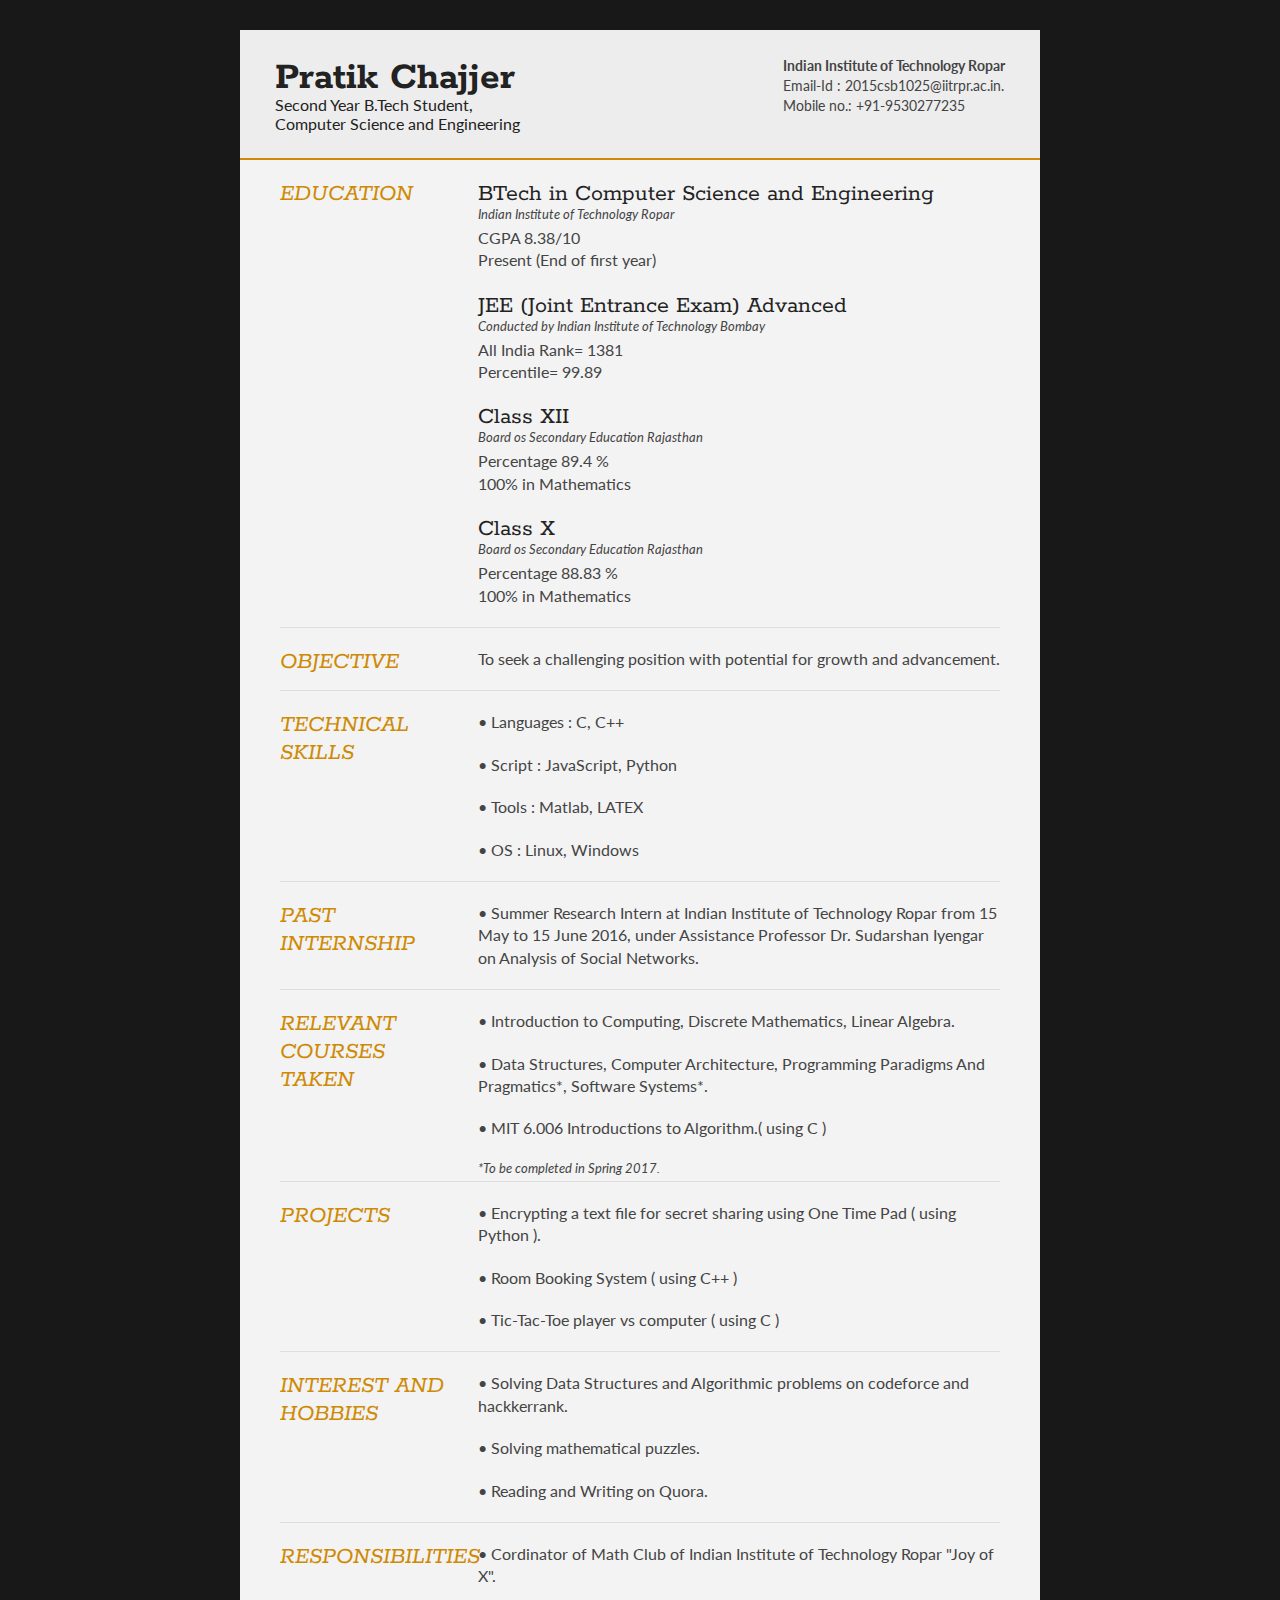
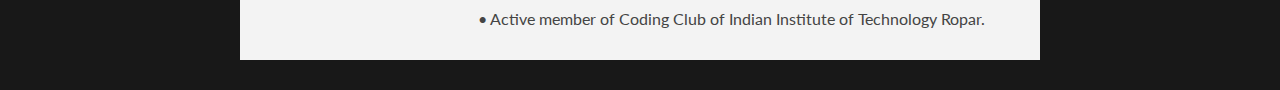
==== index.html @ 70d1d096 "Add files via upload" ====
<!DOCTYPE html>
<html>
<head>
<title>Pratik Chajjer - Curriculum Vitae</title>

<meta name="viewport" content="width=device-width"/>
<meta name="description" content="The Curriculum Vitae of Pratik Chajjer"/>
<meta charset="UTF-8"> 

<link type="text/css" rel="stylesheet" href="style.css">
<link href='http://fonts.googleapis.com/css?family=Rokkitt:400,700|Lato:400,300' rel='stylesheet' type='text/css'>

<!--[if lt IE 9]>
<script src="//html5shiv.googlecode.com/svn/trunk/html5.js"></script>
<![endif]-->
</head>
<body id="top">
<div id="cv" class="instaFade">
	<div class="mainDetails">
				
		<div id="name">
			<h1>Pratik Chajjer</h1>
			<h3>Second Year B.Tech Student,</h3>
			<h3>Computer Science and Engineering</h3>
		</div>
		
		<div id="contactDetails" >
			<ul>
				<li style="font-weight: bold;">Indian Institute of Technology Ropar</li>
				<li>Email-Id :<a href="mailto:2015csb1025@iitrpr.ac.in?Subject=Hello%20again" target="_top"> 2015csb1025@iitrpr.ac.in.</a></li>
				<li>Mobile no.: +91-9530277235</li>
			</ul>
		</div>
		<div class="clear"></div>
	</div>
	
	<div id="mainArea" class="quickFade delayFive">

	   <section>
			<div class="sectionTitle">
				<h1>EDUCATION</h1>
			</div>
			
			<div class="sectionContent">
				<article>
					<h2>BTech in Computer Science and Engineering</h2>
					<p class="subDetails">Indian Institute of Technology Ropar</p>
					<p>CGPA 8.38/10 <br>
					   Present (End of first year)</p>
				</article>
				
				<article>
					<h2>JEE (Joint Entrance Exam) Advanced</h2>
					<p class="subDetails">Conducted by Indian Institute of Technology Bombay</p>
					<p>All India Rank= 1381<br>
					   Percentile= 99.89 </p>
				</article>

				<article>
					<h2>Class XII</h2>
					<p class="subDetails">Board os Secondary Education Rajasthan</p>
					<p>Percentage 89.4 % <br>
					   100% in Mathematics</p>
				</article>

				<article>
					<h2>Class X</h2>
					<p class="subDetails">Board os Secondary Education Rajasthan</p>
					<p>Percentage 88.83 % <br>
					   100% in Mathematics</p>
				</article>
				
			</div>
			<div class="clear"></div>
		</section>


		<section>
			<article>
				<div class="sectionTitle">
					<h1>OBJECTIVE</h1>
				</div>
				
				<div class="sectionContent">
					<p>To seek a challenging position with potential for growth and advancement.</p>
				</div>
			</article>
			<div class="clear"></div>
		</section>

		<section>
			<div class="sectionTitle">
				<h1>TECHNICAL SKILLS</h1>
			</div>
			
			<div class="sectionContent">
				    <p>•	Languages : C, C++</p>
					<p>•	Script	: JavaScript, Python</p>
					<p>•	Tools	: Matlab, LATEX</p>
					<p>•	OS	: Linux, Windows</p>
			</div>
			<div class="clear"></div>
		</section>
		

		<section>
			<article>
				<div class="sectionTitle">
					<h1>PAST INTERNSHIP</h1>
				</div>
				
				<div class="sectionContent">
					<p>•	Summer Research Intern at Indian Institute of Technology Ropar from 15 May to 15 June 2016, under Assistance Professor Dr. Sudarshan Iyengar on Analysis of Social Networks.</p>
				</div>
			</article>
			<div class="clear"></div>
		</section>

		<section>
			<div class="sectionTitle">
				<h1>RELEVANT COURSES TAKEN</h1>
			</div>
			
		        <div class="sectionContent">
					<p>•	Introduction to Computing, Discrete Mathematics, Linear Algebra.</p>
					<p>•	Data Structures, Computer Architecture, Programming Paradigms And Pragmatics*, Software Systems*.</p>
					<p>•	MIT 6.006 Introductions to Algorithm.( using C )</p>
					<p class="subDetails">*To be completed in Spring 2017.</p>
				</div>
			<div class="clear"></div>
		</section>

		<section>
			<article>
				<div class="sectionTitle">
					<h1>PROJECTS</h1>
				</div>
				
				<div class="sectionContent">
					<p>•	Encrypting a text file for secret sharing using One Time Pad ( using Python ).</p>
					<p>•	Room Booking System ( using C++ )</p>
					<p>•	Tic-Tac-Toe player vs computer ( using C )</p>
				</div>
			</article>
			<div class="clear"></div>
		</section>

		<section>
			<article>
				<div class="sectionTitle">
					<h1>INTEREST AND HOBBIES</h1>
				</div>
				
				<div class="sectionContent">
					<p>•	Solving Data Structures and Algorithmic problems on codeforce and hackkerrank.</p>
					<p>•	Solving mathematical puzzles.</p>
					<p>•	Reading and Writing on Quora.</p>
				</div>
			</article>
			<div class="clear"></div>
		</section>
		

		<section>
			<article>
				<div class="sectionTitle">
					<h1>RESPONSIBILITIES</h1>
				</div>
				
				<div class="sectionContent">
					<p>• Cordinator of Math Club of Indian Institute of Technology Ropar "Joy of X".</p>
					<p>• Active member of Coding Club of Indian Institute of Technology Ropar.</p>
					
				</div>
			</article>
			<div class="clear"></div>
		</section>
		
		
		
		
		
		
	</div>
</div>
<script type="text/javascript">
var gaJsHost = (("https:" == document.location.protocol) ? "https://ssl." : "http://www.");
document.write(unescape("%3Cscript src='" + gaJsHost + "google-analytics.com/ga.js' type='text/javascript'%3E%3C/script%3E"));
</script>
<script type="text/javascript">
var pageTracker = _gat._getTracker("UA-3753241-1");
pageTracker._initData();
pageTracker._trackPageview();
</script>
</body>
</html>
---- style.css ----
html,body,div,span,object,iframe,h1,h2,h3,h4,h5,h6,p,blockquote,pre,abbr,address,cite,code,del,dfn,em,img,ins,kbd,q,samp,small,strong,sub,sup,var,b,i,dl,dt,dd,ol,ul,li,fieldset,form,label,legend,table,caption,tbody,tfoot,thead,tr,th,td,article,aside,canvas,details,figcaption,figure,footer,header,hgroup,menu,nav,section,summary,time,mark,audio,video {
border:0;
font:inherit;
font-size:100%;
margin:0;
padding:0;
vertical-align:baseline;
}

article,aside,details,figcaption,figure,footer,header,hgroup,menu,nav,section {
display:block;
}

html, body {background: #181818; font-family: 'Lato', helvetica, arial, sans-serif; font-size: 16px; color: #222;}

.clear {clear: both;}

p {
	font-size: 1em;
	line-height: 1.4em;
	margin-bottom: 20px;
	color: #444;
}

#cv {
	width: 90%;
	max-width: 800px;
	background: #f3f3f3;
	margin: 30px auto;
}

.mainDetails {
	padding: 25px 35px;
	border-bottom: 2px solid #cf8a05;
	background: #ededed;
}

#name h1 {
	font-size: 2.5em;
	font-weight: 700;
	font-family: 'Rokkitt', Helvetica, Arial, sans-serif;
	margin-bottom: -6px;
}

#name h2 {
	font-size: 2em;
	margin-left: 2px;
	font-family: 'Rokkitt', Helvetica, Arial, sans-serif;
}

#mainArea {
	padding: 0 40px;
}

#headshot {
	width: 12.5%;
	float: left;
	margin-right: 30px;
}

#headshot img {
	width: 100%;
	height: auto;
	-webkit-border-radius: 50px;
	border-radius: 50px;
}

#name {
	float: left;
}

#contactDetails {
	float: right;
}

#contactDetails ul {
	list-style-type: none;
	font-size: 0.9em;
	margin-top: 2px;
}

#contactDetails ul li {
	margin-bottom: 3px;
	color: #444;
}

#contactDetails ul li a, a[href^=tel] {
	color: #444; 
	text-decoration: none;
	-webkit-transition: all .3s ease-in;
	-moz-transition: all .3s ease-in;
	-o-transition: all .3s ease-in;
	-ms-transition: all .3s ease-in;
	transition: all .3s ease-in;
}

#contactDetails ul li a:hover { 
	color: #cf8a05;
}


section {
	border-top: 1px solid #dedede;
	padding: 20px 0 0;
}

section:first-child {
	border-top: 0;
}

section:last-child {
	padding: 20px 0 10px;
}

.sectionTitle {
	float: left;
	width: 25%;
}

.sectionContent {
	float: right;
	width: 72.5%;
}

.sectionTitle h1 {
	font-family: 'Rokkitt', Helvetica, Arial, sans-serif;
	font-style: italic;
	font-size: 1.5em;
	color: #cf8a05;
}

.sectionContent h2 {
	font-family: 'Rokkitt', Helvetica, Arial, sans-serif;
	font-size: 1.5em;
	margin-bottom: -2px;
}

.subDetails {
	font-size: 0.8em;
	font-style: italic;
	margin-bottom: 3px;
}

.keySkills {
	list-style-type: none;
	-moz-column-count:3;
	-webkit-column-count:3;
	column-count:3;
	margin-bottom: 20px;
	font-size: 1em;
	color: #444;
}

.keySkills ul li {
	margin-bottom: 3px;
}

@media all and (min-width: 602px) and (max-width: 800px) {
	#headshot {
		display: none;
	}
	
	.keySkills {
	-moz-column-count:2;
	-webkit-column-count:2;
	column-count:2;
	}
}

@media all and (max-width: 601px) {
	#cv {
		width: 95%;
		margin: 10px auto;
		min-width: 280px;
	}
	
	#headshot {
		display: none;
	}
	
	#name, #contactDetails {
		float: none;
		width: 100%;
		text-align: center;
	}
	
	.sectionTitle, .sectionContent {
		float: none;
		width: 100%;
	}
	
	.sectionTitle {
		margin-left: -2px;
		font-size: 1.25em;
	}
	
	.keySkills {
		-moz-column-count:2;
		-webkit-column-count:2;
		column-count:2;
	}
}

@media all and (max-width: 480px) {
	.mainDetails {
		padding: 15px 15px;
	}
	
	section {
		padding: 15px 0 0;
	}
	
	#mainArea {
		padding: 0 25px;
	}

	
	.keySkills {
	-moz-column-count:1;
	-webkit-column-count:1;
	column-count:1;
	}
	
	#name h1 {
		line-height: .8em;
		margin-bottom: 4px;
	}
}

@media print {
    #cv {
        width: 100%;
    }
}

@-webkit-keyframes reset {
	0% {
		opacity: 0;
	}
	100% {
		opacity: 0;
	}
}

@-webkit-keyframes fade-in {
	0% {
		opacity: 0;
	}
	40% {
		opacity: 0;
	}
	100% {
		opacity: 1;
	}
}

@-moz-keyframes reset {
	0% {
		opacity: 0;
	}
	100% {
		opacity: 0;
	}
}

@-moz-keyframes fade-in {
	0% {
		opacity: 0;
	}
	40% {
		opacity: 0;
	}
	100% {
		opacity: 1;
	}
}

@keyframes reset {
	0% {
		opacity: 0;
	}
	100% {
		opacity: 0;
	}
}

@keyframes fade-in {
	0% {
		opacity: 0;
	}
	40% {
		opacity: 0;
	}
	100% {
		opacity: 1;
	}
}

.instaFade {
    -webkit-animation-name: reset, fade-in;
    -webkit-animation-duration: 1.5s;
    -webkit-animation-timing-function: ease-in;
	
	-moz-animation-name: reset, fade-in;
    -moz-animation-duration: 1.5s;
    -moz-animation-timing-function: ease-in;
	
	animation-name: reset, fade-in;
    animation-duration: 1.5s;
    animation-timing-function: ease-in;
}

.quickFade {
    -webkit-animation-name: reset, fade-in;
    -webkit-animation-duration: 2.5s;
    -webkit-animation-timing-function: ease-in;
	
	-moz-animation-name: reset, fade-in;
    -moz-animation-duration: 2.5s;
    -moz-animation-timing-function: ease-in;
	
	animation-name: reset, fade-in;
    animation-duration: 2.5s;
    animation-timing-function: ease-in;
}
 
.delayOne {
	-webkit-animation-delay: 0, .5s;
	-moz-animation-delay: 0, .5s;
	animation-delay: 0, .5s;
}

.delayTwo {
	-webkit-animation-delay: 0, 1s;
	-moz-animation-delay: 0, 1s;
	animation-delay: 0, 1s;
}

.delayThree {
	-webkit-animation-delay: 0, 1.5s;
	-moz-animation-delay: 0, 1.5s;
	animation-delay: 0, 1.5s;
}

.delayFour {
	-webkit-animation-delay: 0, 2s;
	-moz-animation-delay: 0, 2s;
	animation-delay: 0, 2s;
}

.delayFive {
	-webkit-animation-delay: 0, 2.5s;
	-moz-animation-delay: 0, 2.5s;
	animation-delay: 0, 2.5s;
}
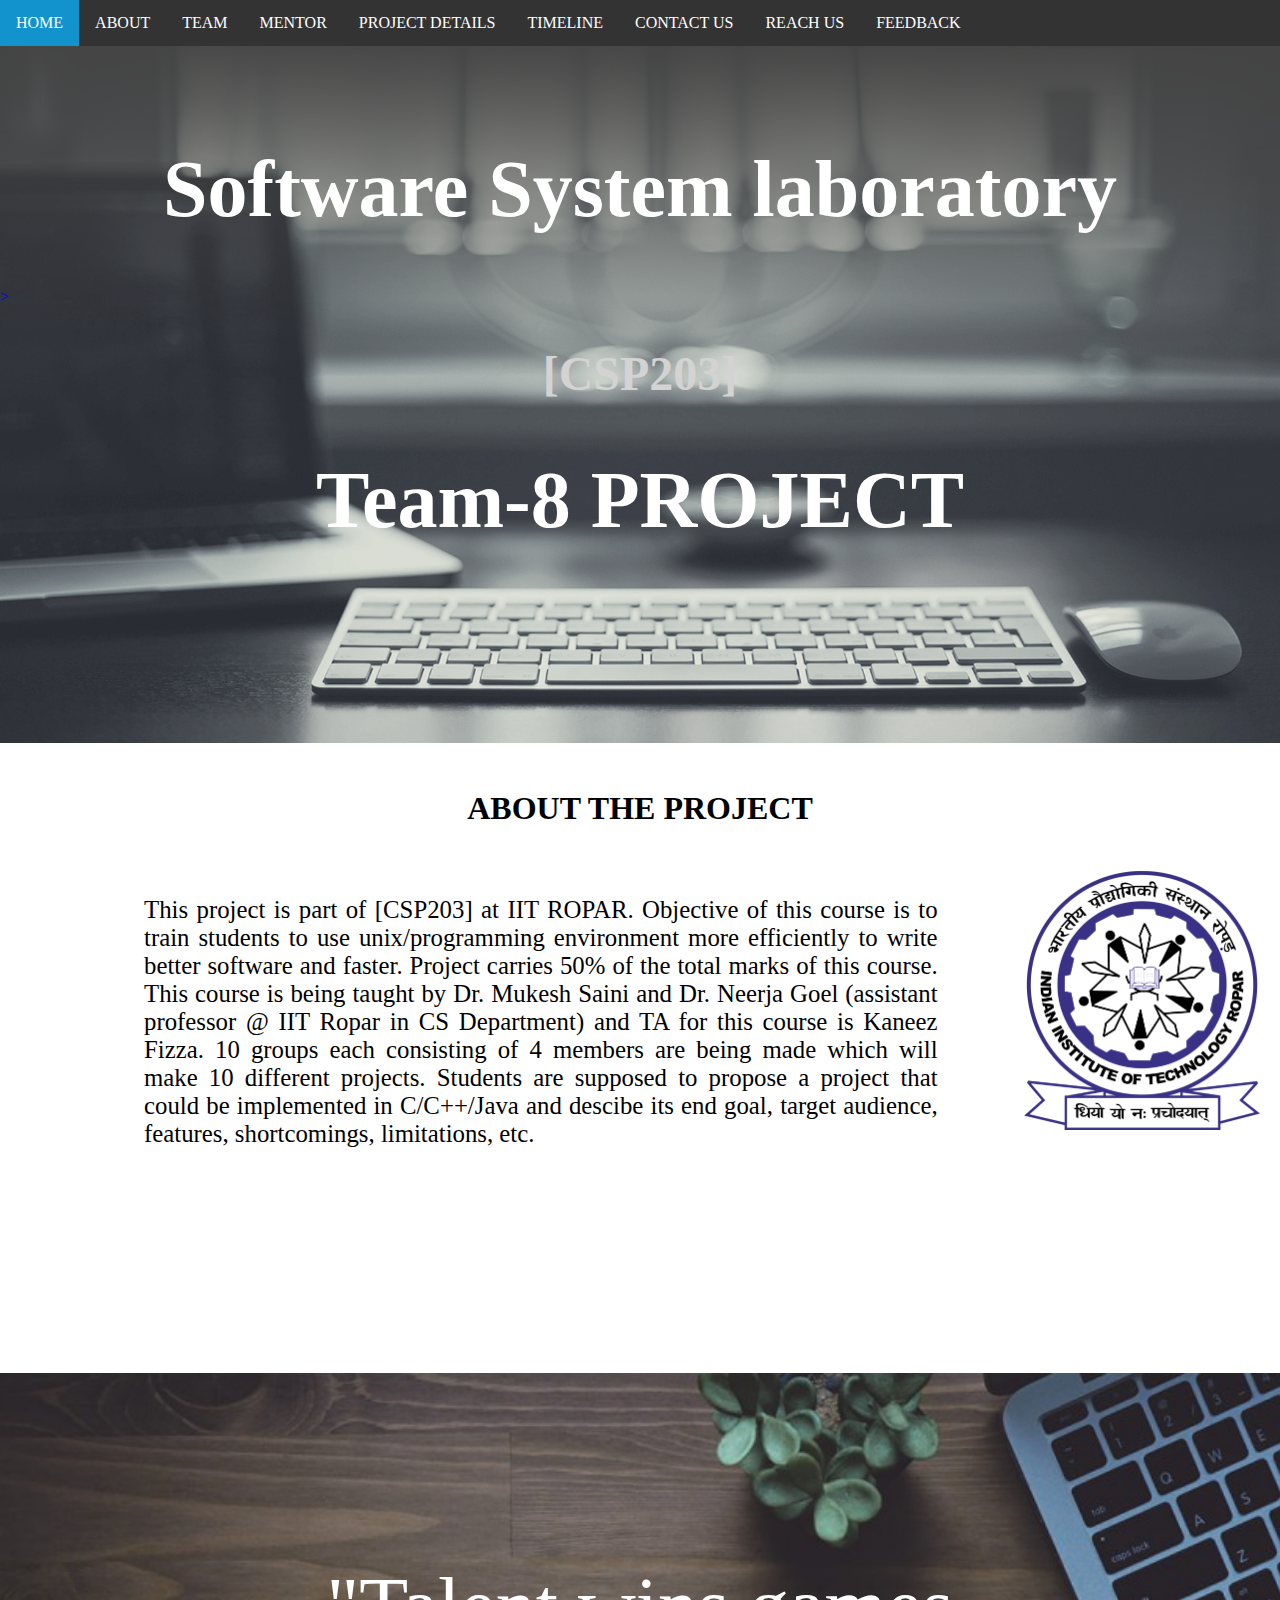
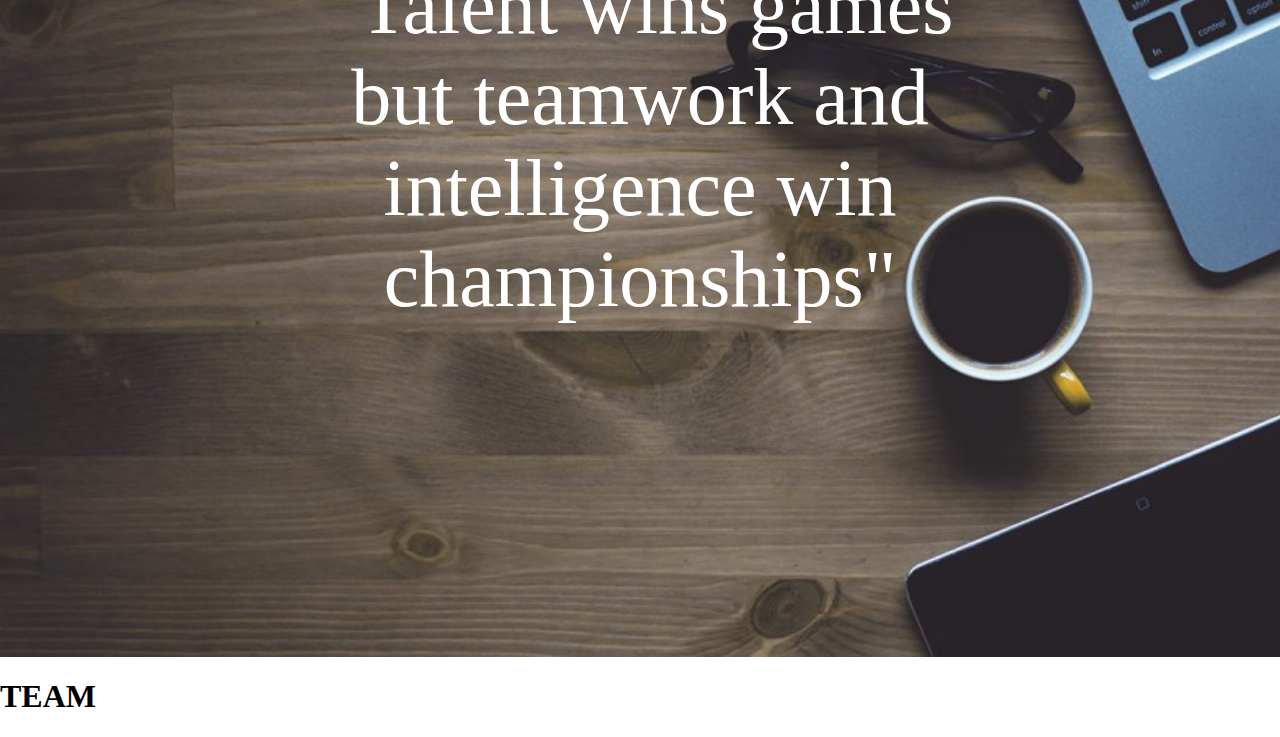
==== commit 7b351ef2: "Add files via upload" ====
--- a/index.html
+++ b/index.html
@@ -1,196 +1,153 @@
 <!DOCTYPE html>
 <html>
 <head>
-<title>Pratik Chajjer - Curriculum Vitae</title>
+<title> Website </title>
+<meta charset="UTF-8">
+<meta name="viewport" content="width=device-width, initial-scale=1">
+<style>
 
-<meta name="viewport" content="width=device-width"/>
-<meta name="description" content="The Curriculum Vitae of Pratik Chajjer"/>
-<meta charset="UTF-8"> 
+body{
+	margin:0px;
+}
 
-<link type="text/css" rel="stylesheet" href="style.css">
-<link href='http://fonts.googleapis.com/css?family=Rokkitt:400,700|Lato:400,300' rel='stylesheet' type='text/css'>
+.bgimg-1 {
+    background-position: top left;
+    background-size: cover;
+    background-image: url("3.jpg");
+    min-height: 100%;
+}
 
-<!--[if lt IE 9]>
-<script src="//html5shiv.googlecode.com/svn/trunk/html5.js"></script>
-<![endif]-->
+.bgimg-2 {
+    background-position: top left;
+    background-size: cover;
+    background-image: url("1.jpg");
+    min-height: 100%;
+}
+
+ul{
+	list-style-type: none;
+	margin: 0;
+	padding: 0;
+	overflow: hidden;
+	background-color: #333;
+	position: fixed;
+	width: 100%;
+}
+
+li{
+	float: left;
+}
+
+li a{
+	display: block;
+	color: white;
+	text-align: center;
+	padding: 14px 16px;
+	text-decoration: none;
+}
+
+li a:hover:not(.active){
+	background-color: #111;
+}
+
+.active{
+	background-color: #1293CE;
+}
+
+div.cities {
+    background-color: white;
+    color: black;
+    margin: 0px;
+    padding: 20px;
+    font: georgia;
+}
+
+div.teamer {
+    background-color: white;
+    color: black;
+    margin: 0px;
+    padding: 20px;
+    font: monospace;
+}
+
+</style>
 </head>
-<body id="top">
-<div id="cv" class="instaFade">
-	<div class="mainDetails">
-				
-		<div id="name">
-			<h1>Pratik Chajjer</h1>
-			<h3>Second Year B.Tech Student,</h3>
-			<h3>Computer Science and Engineering</h3>
-		</div>
-		
-		<div id="contactDetails" >
-			<ul>
-				<li style="font-weight: bold;">Indian Institute of Technology Ropar</li>
-				<li>Email-Id :<a href="mailto:2015csb1025@iitrpr.ac.in?Subject=Hello%20again" target="_top"> 2015csb1025@iitrpr.ac.in.</a></li>
-				<li>Mobile no.: +91-9530277235</li>
-			</ul>
-		</div>
-		<div class="clear"></div>
-	</div>
-	
-	<div id="mainArea" class="quickFade delayFive">
+<body>
 
-	   <section>
-			<div class="sectionTitle">
-				<h1>EDUCATION</h1>
-			</div>
-			
-			<div class="sectionContent">
-				<article>
-					<h2>BTech in Computer Science and Engineering</h2>
-					<p class="subDetails">Indian Institute of Technology Ropar</p>
-					<p>CGPA 8.38/10 <br>
-					   Present (End of first year)</p>
-				</article>
-				
-				<article>
-					<h2>JEE (Joint Entrance Exam) Advanced</h2>
-					<p class="subDetails">Conducted by Indian Institute of Technology Bombay</p>
-					<p>All India Rank= 1381<br>
-					   Percentile= 99.89 </p>
-				</article>
+<header class="bgimg-1" id="home">
+<ul>
+	<li><a class="active" href="#home">HOME</a></li>
+	<li><a href="#about">ABOUT</a></li>
+	<li><a href="#team">TEAM</a></li>
+	<li><a href="#home">MENTOR</a></li>
+	<li><a href="#home">PROJECT DETAILS</a></li>
+	<li><a href="#home">TIMELINE</a></li>
+	<li><a href="#home">CONTACT US</a></li>
+	<li><a href="#home">REACH US</a></li>
+	<li><a href="Feedback.html" style="text-decoration:none" target="_blank">FEEDBACK</a></li>
+</ul>
+<br>
+<br>
+<br>
+<br>
+<br>
+<h1 style="color:white;font-family:georgia;text-align: center;font-size:500%;">Software System laboratory</h1>
+<a href="http://10.1.0.78/mediawiki/index.php/CSP203_-_Software_Systems_Lab" style="text-decoration:none" target="_blank">><h2 style="color:lightgray;font-family:georgia;text-align: center;font-size:300%;">[CSP203]</h2></a>
+<h1 style="color:white;font-family:georgia;text-align: center;font-size:500%;">Team-8 PROJECT</h1>
+<br>
+<br>
+<br>
+<br>
+<br>
+<br>
+<br>
+<br>
+</header>
 
-				<article>
-					<h2>Class XII</h2>
-					<p class="subDetails">Board os Secondary Education Rajasthan</p>
-					<p>Percentage 89.4 % <br>
-					   100% in Mathematics</p>
-				</article>
+<div class="cities" id="about">
+<h2 style="text-align: center;font-size: 200%;">ABOUT THE PROJECT</h2>
+<br>
+<img src="7.jpg" alt="IIT ROPAR LOGO" style="float:right;width:236px;height:259px;">
+<p style="margin-left: 5em;margin-right: 13em; font-size: 155%;text-align: justify;">This project is part of [CSP203] at IIT ROPAR. Objective of this course is to train students to use unix/programming environment more efficiently to write better software and faster. Project carries 50% of the total marks of this course. This course is being taught by Dr. Mukesh Saini and Dr. Neerja Goel (assistant professor @ IIT Ropar in CS Department) and TA for this course is Kaneez Fizza. 10 groups each consisting of 4 members are being made which will make 10 different projects. Students are supposed to propose a project that could be implemented in C/C++/Java and descibe its end goal, target audience, features, shortcomings, limitations, etc.</p>
+<br>
+<br>
+<br>
+<br>
+<br>
+<br>
+<br>
+<br>
+<br>
+<br>
+</div>
 
-				<article>
-					<h2>Class X</h2>
-					<p class="subDetails">Board os Secondary Education Rajasthan</p>
-					<p>Percentage 88.83 % <br>
-					   100% in Mathematics</p>
-				</article>
-				
-			</div>
-			<div class="clear"></div>
-		</section>
+<div class="bgimg-2">
+<br>
+<br>
+<br>
+<br>
+<br>
+<br>
+<p style="text-align: center;font-size: 500%; color:white;">"Talent wins games<br> but teamwork and <br>intelligence win <br>championships"</p>
+<br>
+<br>
+<br>
+<br>
+<br>
+<br>
+<br>
+<br>
+<br>
+<br>
+<br>
+<br>
+<br>
+<br>
+
+</div>
+
+<h1>TEAM</h1>
 
 
-		<section>
-			<article>
-				<div class="sectionTitle">
-					<h1>OBJECTIVE</h1>
-				</div>
-				
-				<div class="sectionContent">
-					<p>To seek a challenging position with potential for growth and advancement.</p>
-				</div>
-			</article>
-			<div class="clear"></div>
-		</section>
-
-		<section>
-			<div class="sectionTitle">
-				<h1>TECHNICAL SKILLS</h1>
-			</div>
-			
-			<div class="sectionContent">
-				    <p>•	Languages : C, C++</p>
-					<p>•	Script	: JavaScript, Python</p>
-					<p>•	Tools	: Matlab, LATEX</p>
-					<p>•	OS	: Linux, Windows</p>
-			</div>
-			<div class="clear"></div>
-		</section>
-		
-
-		<section>
-			<article>
-				<div class="sectionTitle">
-					<h1>PAST INTERNSHIP</h1>
-				</div>
-				
-				<div class="sectionContent">
-					<p>•	Summer Research Intern at Indian Institute of Technology Ropar from 15 May to 15 June 2016, under Assistance Professor Dr. Sudarshan Iyengar on Analysis of Social Networks.</p>
-				</div>
-			</article>
-			<div class="clear"></div>
-		</section>
-
-		<section>
-			<div class="sectionTitle">
-				<h1>RELEVANT COURSES TAKEN</h1>
-			</div>
-			
-		        <div class="sectionContent">
-					<p>•	Introduction to Computing, Discrete Mathematics, Linear Algebra.</p>
-					<p>•	Data Structures, Computer Architecture, Programming Paradigms And Pragmatics*, Software Systems*.</p>
-					<p>•	MIT 6.006 Introductions to Algorithm.( using C )</p>
-					<p class="subDetails">*To be completed in Spring 2017.</p>
-				</div>
-			<div class="clear"></div>
-		</section>
-
-		<section>
-			<article>
-				<div class="sectionTitle">
-					<h1>PROJECTS</h1>
-				</div>
-				
-				<div class="sectionContent">
-					<p>•	Encrypting a text file for secret sharing using One Time Pad ( using Python ).</p>
-					<p>•	Room Booking System ( using C++ )</p>
-					<p>•	Tic-Tac-Toe player vs computer ( using C )</p>
-				</div>
-			</article>
-			<div class="clear"></div>
-		</section>
-
-		<section>
-			<article>
-				<div class="sectionTitle">
-					<h1>INTEREST AND HOBBIES</h1>
-				</div>
-				
-				<div class="sectionContent">
-					<p>•	Solving Data Structures and Algorithmic problems on codeforce and hackkerrank.</p>
-					<p>•	Solving mathematical puzzles.</p>
-					<p>•	Reading and Writing on Quora.</p>
-				</div>
-			</article>
-			<div class="clear"></div>
-		</section>
-		
-
-		<section>
-			<article>
-				<div class="sectionTitle">
-					<h1>RESPONSIBILITIES</h1>
-				</div>
-				
-				<div class="sectionContent">
-					<p>• Cordinator of Math Club of Indian Institute of Technology Ropar "Joy of X".</p>
-					<p>• Active member of Coding Club of Indian Institute of Technology Ropar.</p>
-					
-				</div>
-			</article>
-			<div class="clear"></div>
-		</section>
-		
-		
-		
-		
-		
-		
-	</div>
-</div>
-<script type="text/javascript">
-var gaJsHost = (("https:" == document.location.protocol) ? "https://ssl." : "http://www.");
-document.write(unescape("%3Cscript src='" + gaJsHost + "google-analytics.com/ga.js' type='text/javascript'%3E%3C/script%3E"));
-</script>
-<script type="text/javascript">
-var pageTracker = _gat._getTracker("UA-3753241-1");
-pageTracker._initData();
-pageTracker._trackPageview();
-</script>
 </body>
 </html>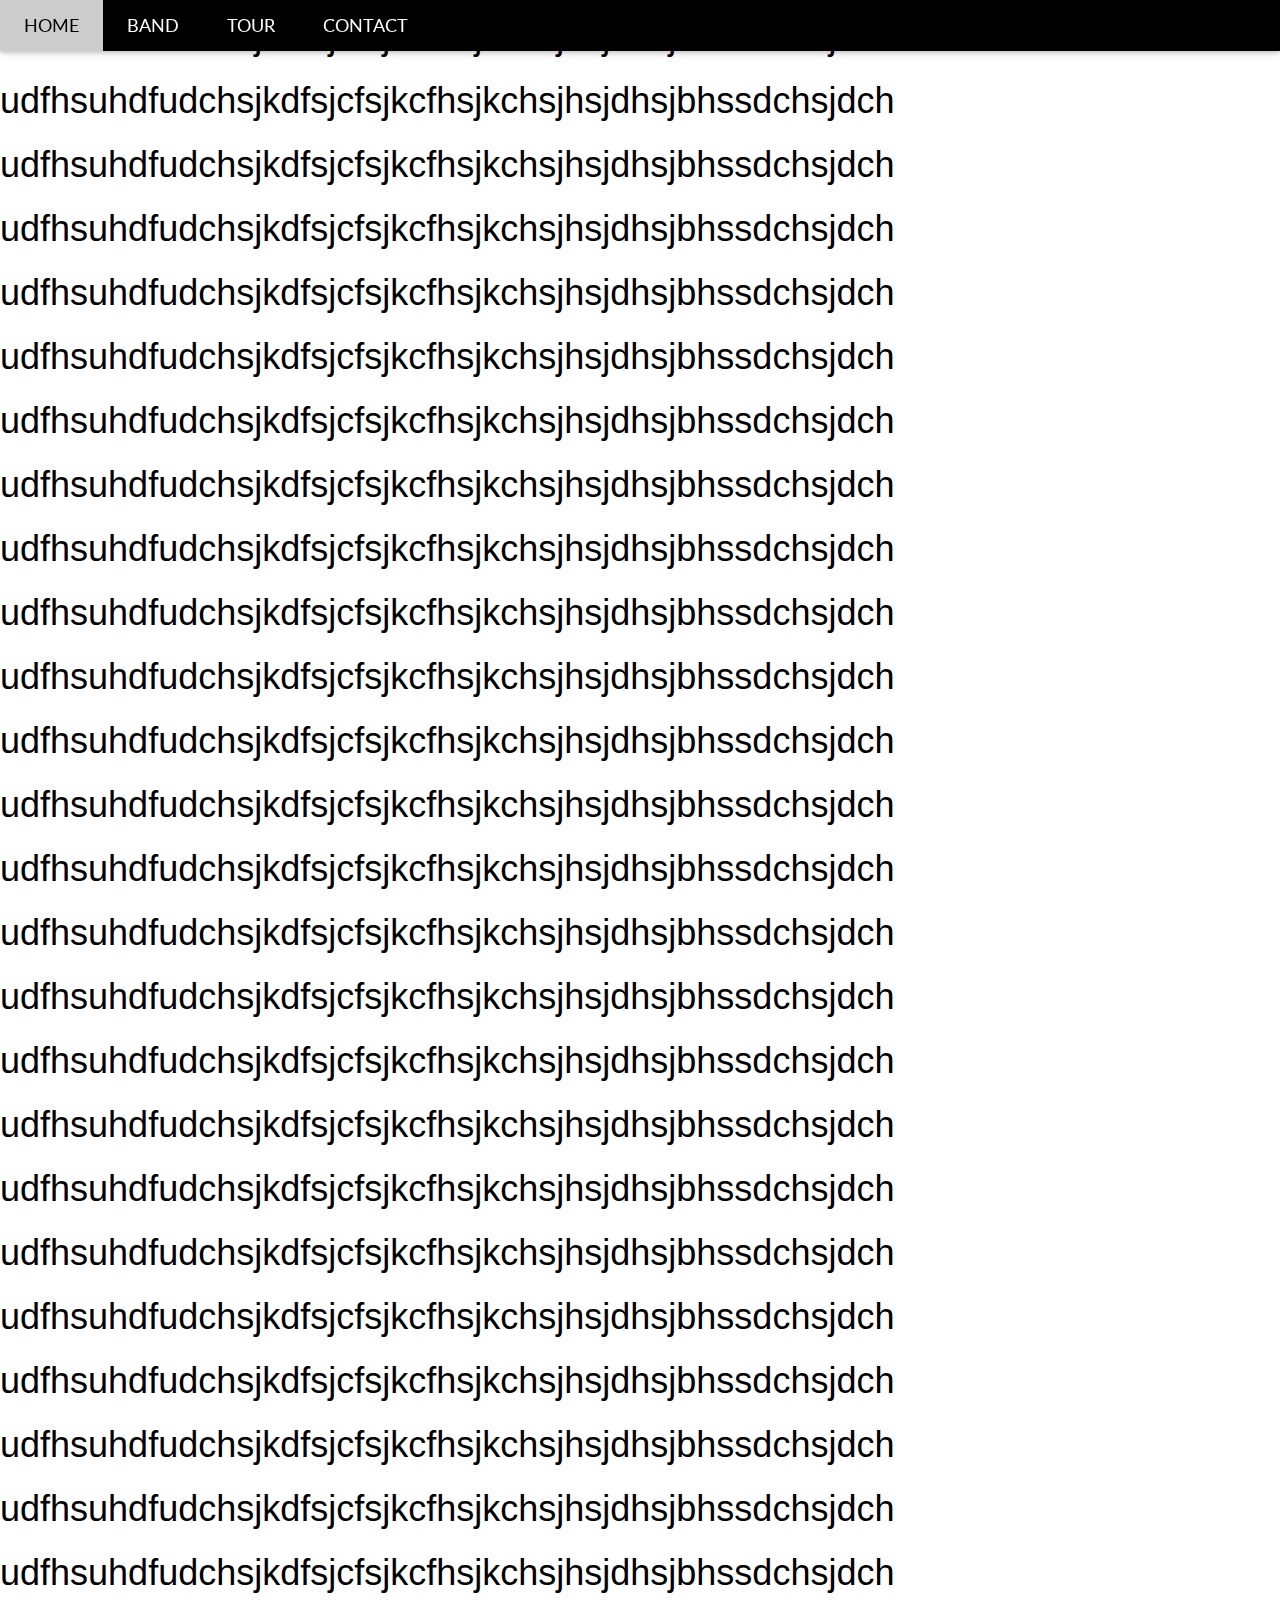
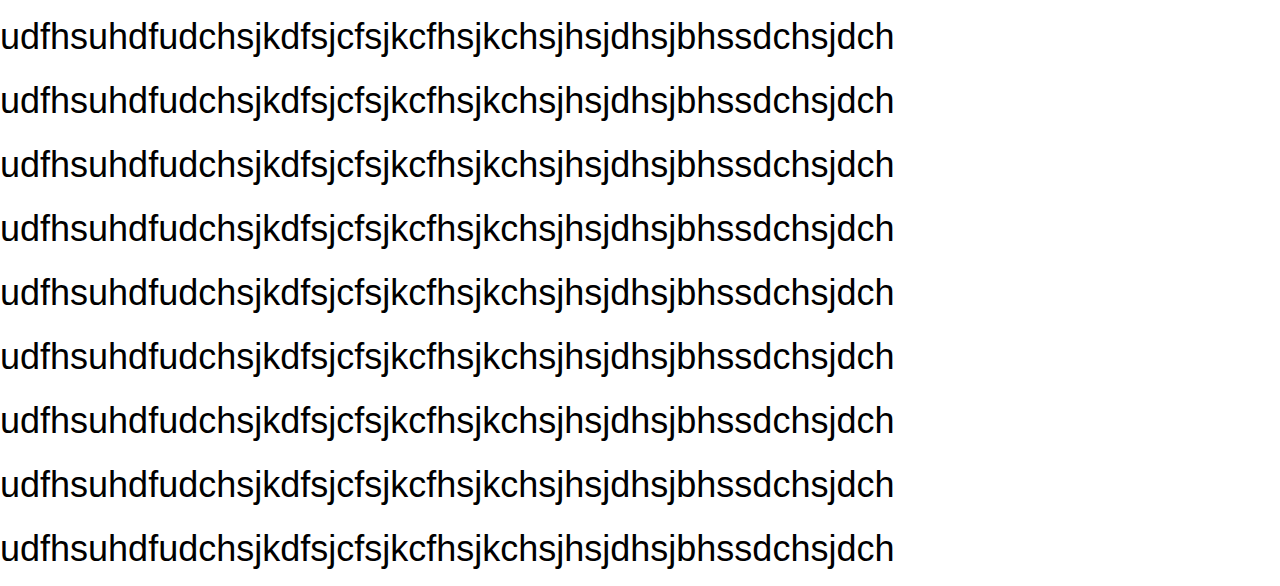
==== commit eb8c2913: "Add files via upload" ====
--- a/index.html
+++ b/index.html
@@ -1,153 +1,74 @@
-<!DOCTYPE html>
-<html>
-<head>
-<title> Website </title>
-<meta charset="UTF-8">
-<meta name="viewport" content="width=device-width, initial-scale=1">
-<style>
-
-body{
-	margin:0px;
-}
-
-.bgimg-1 {
-    background-position: top left;
-    background-size: cover;
-    background-image: url("3.jpg");
-    min-height: 100%;
-}
-
-.bgimg-2 {
-    background-position: top left;
-    background-size: cover;
-    background-image: url("1.jpg");
-    min-height: 100%;
-}
-
-ul{
-	list-style-type: none;
-	margin: 0;
-	padding: 0;
-	overflow: hidden;
-	background-color: #333;
-	position: fixed;
-	width: 100%;
-}
-
-li{
-	float: left;
-}
-
-li a{
-	display: block;
-	color: white;
-	text-align: center;
-	padding: 14px 16px;
-	text-decoration: none;
-}
-
-li a:hover:not(.active){
-	background-color: #111;
-}
-
-.active{
-	background-color: #1293CE;
-}
-
-div.cities {
-    background-color: white;
-    color: black;
-    margin: 0px;
-    padding: 20px;
-    font: georgia;
-}
-
-div.teamer {
-    background-color: white;
-    color: black;
-    margin: 0px;
-    padding: 20px;
-    font: monospace;
-}
-
-</style>
-</head>
-<body>
-
-<header class="bgimg-1" id="home">
-<ul>
-	<li><a class="active" href="#home">HOME</a></li>
-	<li><a href="#about">ABOUT</a></li>
-	<li><a href="#team">TEAM</a></li>
-	<li><a href="#home">MENTOR</a></li>
-	<li><a href="#home">PROJECT DETAILS</a></li>
-	<li><a href="#home">TIMELINE</a></li>
-	<li><a href="#home">CONTACT US</a></li>
-	<li><a href="#home">REACH US</a></li>
-	<li><a href="Feedback.html" style="text-decoration:none" target="_blank">FEEDBACK</a></li>
-</ul>
-<br>
-<br>
-<br>
-<br>
-<br>
-<h1 style="color:white;font-family:georgia;text-align: center;font-size:500%;">Software System laboratory</h1>
-<a href="http://10.1.0.78/mediawiki/index.php/CSP203_-_Software_Systems_Lab" style="text-decoration:none" target="_blank">><h2 style="color:lightgray;font-family:georgia;text-align: center;font-size:300%;">[CSP203]</h2></a>
-<h1 style="color:white;font-family:georgia;text-align: center;font-size:500%;">Team-8 PROJECT</h1>
-<br>
-<br>
-<br>
-<br>
-<br>
-<br>
-<br>
-<br>
-</header>
-
-<div class="cities" id="about">
-<h2 style="text-align: center;font-size: 200%;">ABOUT THE PROJECT</h2>
-<br>
-<img src="7.jpg" alt="IIT ROPAR LOGO" style="float:right;width:236px;height:259px;">
-<p style="margin-left: 5em;margin-right: 13em; font-size: 155%;text-align: justify;">This project is part of [CSP203] at IIT ROPAR. Objective of this course is to train students to use unix/programming environment more efficiently to write better software and faster. Project carries 50% of the total marks of this course. This course is being taught by Dr. Mukesh Saini and Dr. Neerja Goel (assistant professor @ IIT Ropar in CS Department) and TA for this course is Kaneez Fizza. 10 groups each consisting of 4 members are being made which will make 10 different projects. Students are supposed to propose a project that could be implemented in C/C++/Java and descibe its end goal, target audience, features, shortcomings, limitations, etc.</p>
-<br>
-<br>
-<br>
-<br>
-<br>
-<br>
-<br>
-<br>
-<br>
-<br>
-</div>
-
-<div class="bgimg-2">
-<br>
-<br>
-<br>
-<br>
-<br>
-<br>
-<p style="text-align: center;font-size: 500%; color:white;">"Talent wins games<br> but teamwork and <br>intelligence win <br>championships"</p>
-<br>
-<br>
-<br>
-<br>
-<br>
-<br>
-<br>
-<br>
-<br>
-<br>
-<br>
-<br>
-<br>
-<br>
-
-</div>
-
-<h1>TEAM</h1>
-
-
-</body>
-</html>+<!DOCTYPE html>
+<html>
+<title>CSP[203]</title>
+<meta charset="UTF-8">
+<meta name="viewport" content="width=device-width, initial-scale=1">
+<link rel="stylesheet" href="style.css">
+<link rel="stylesheet" href="https://fonts.googleapis.com/css?family=Lato">
+<link rel="stylesheet" href="https://cdnjs.cloudflare.com/ajax/libs/font-awesome/4.7.0/css/font-awesome.min.css">
+<style>
+body {font-family: "Lato", sans-serif}
+</style>
+<body>
+
+<!-- Navbar -->
+<div class="w3-top">
+<ul class="w3-navbar w3-black w3-card-2 w3-left-align">
+  <li class="w3-large"><a href="#" class="w3-padding-large">HOME</a></li>
+  <li class="w3-large"><a href="#band" class="w3-padding-large">BAND</a></li>
+  <li class="w3-large"><a href="#tour" class="w3-padding-large">TOUR</a></li>
+  <li class="w3-large"><a href="#contact" class="w3-padding-large">CONTACT</a></li>
+</ul>
+</div>
+
+<!-- Navbar on small screens -->
+<div id="navDemo" class="w3-hide w3-hide-large w3-hide-medium w3-top" style="margin-top:46px">
+  <ul class="w3-navbar w3-left-align w3-black">
+	<li><a class="w3-padding-large" href="#">HOME</a></li>
+    <li><a class="w3-padding-large" href="#band">BAND</a></li>
+    <li><a class="w3-padding-large" href="#tour">TOUR</a></li>
+    <li><a class="w3-padding-large" href="#contact">CONTACT</a></li>
+    <li><a class="w3-padding-large" href="#">MERCH</a></li>
+  </ul>
+</div>
+
+<h1>udfhsuhdfudchsjkdfsjcfsjkcfhsjkchsjhsjdhsjbhssdchsjdch</h1>
+<h1>udfhsuhdfudchsjkdfsjcfsjkcfhsjkchsjhsjdhsjbhssdchsjdch</h1>
+<h1>udfhsuhdfudchsjkdfsjcfsjkcfhsjkchsjhsjdhsjbhssdchsjdch</h1>
+<h1>udfhsuhdfudchsjkdfsjcfsjkcfhsjkchsjhsjdhsjbhssdchsjdch</h1>
+<h1>udfhsuhdfudchsjkdfsjcfsjkcfhsjkchsjhsjdhsjbhssdchsjdch</h1>
+<h1>udfhsuhdfudchsjkdfsjcfsjkcfhsjkchsjhsjdhsjbhssdchsjdch</h1>
+<h1>udfhsuhdfudchsjkdfsjcfsjkcfhsjkchsjhsjdhsjbhssdchsjdch</h1>
+<h1>udfhsuhdfudchsjkdfsjcfsjkcfhsjkchsjhsjdhsjbhssdchsjdch</h1>
+<h1>udfhsuhdfudchsjkdfsjcfsjkcfhsjkchsjhsjdhsjbhssdchsjdch</h1>
+<h1>udfhsuhdfudchsjkdfsjcfsjkcfhsjkchsjhsjdhsjbhssdchsjdch</h1>
+<h1>udfhsuhdfudchsjkdfsjcfsjkcfhsjkchsjhsjdhsjbhssdchsjdch</h1>
+<h1>udfhsuhdfudchsjkdfsjcfsjkcfhsjkchsjhsjdhsjbhssdchsjdch</h1>
+<h1>udfhsuhdfudchsjkdfsjcfsjkcfhsjkchsjhsjdhsjbhssdchsjdch</h1>
+<h1>udfhsuhdfudchsjkdfsjcfsjkcfhsjkchsjhsjdhsjbhssdchsjdch</h1>
+<h1>udfhsuhdfudchsjkdfsjcfsjkcfhsjkchsjhsjdhsjbhssdchsjdch</h1>
+<h1>udfhsuhdfudchsjkdfsjcfsjkcfhsjkchsjhsjdhsjbhssdchsjdch</h1>
+<h1>udfhsuhdfudchsjkdfsjcfsjkcfhsjkchsjhsjdhsjbhssdchsjdch</h1>
+<h1>udfhsuhdfudchsjkdfsjcfsjkcfhsjkchsjhsjdhsjbhssdchsjdch</h1>
+<h1>udfhsuhdfudchsjkdfsjcfsjkcfhsjkchsjhsjdhsjbhssdchsjdch</h1>
+<h1>udfhsuhdfudchsjkdfsjcfsjkcfhsjkchsjhsjdhsjbhssdchsjdch</h1>
+<h1>udfhsuhdfudchsjkdfsjcfsjkcfhsjkchsjhsjdhsjbhssdchsjdch</h1>
+<h1>udfhsuhdfudchsjkdfsjcfsjkcfhsjkchsjhsjdhsjbhssdchsjdch</h1>
+<h1>udfhsuhdfudchsjkdfsjcfsjkcfhsjkchsjhsjdhsjbhssdchsjdch</h1>
+<h1>udfhsuhdfudchsjkdfsjcfsjkcfhsjkchsjhsjdhsjbhssdchsjdch</h1>
+<h1>udfhsuhdfudchsjkdfsjcfsjkcfhsjkchsjhsjdhsjbhssdchsjdch</h1>
+<h1>udfhsuhdfudchsjkdfsjcfsjkcfhsjkchsjhsjdhsjbhssdchsjdch</h1>
+<h1>udfhsuhdfudchsjkdfsjcfsjkcfhsjkchsjhsjdhsjbhssdchsjdch</h1>
+<h1>udfhsuhdfudchsjkdfsjcfsjkcfhsjkchsjhsjdhsjbhssdchsjdch</h1>
+<h1>udfhsuhdfudchsjkdfsjcfsjkcfhsjkchsjhsjdhsjbhssdchsjdch</h1>
+<h1>udfhsuhdfudchsjkdfsjcfsjkcfhsjkchsjhsjdhsjbhssdchsjdch</h1>
+<h1>udfhsuhdfudchsjkdfsjcfsjkcfhsjkchsjhsjdhsjbhssdchsjdch</h1>
+<h1>udfhsuhdfudchsjkdfsjcfsjkcfhsjkchsjhsjdhsjbhssdchsjdch</h1>
+<h1>udfhsuhdfudchsjkdfsjcfsjkcfhsjkchsjhsjdhsjbhssdchsjdch</h1>
+<h1>udfhsuhdfudchsjkdfsjcfsjkcfhsjkchsjhsjdhsjbhssdchsjdch</h1>
+
+
+
+</body>
+</html>
+
--- a/style.css
+++ b/style.css
@@ -0,0 +1,349 @@
+/* W3.CSS 2.88 Jan 2017 by Jan Egil and Borge Refsnes */
+html{box-sizing:border-box}*,*:before,*:after{box-sizing:inherit}
+/* Extract from normalize.css by Nicolas Gallagher and Jonathan Neal git.io/normalize */
+html{-ms-text-size-adjust:100%;-webkit-text-size-adjust:100%}body{margin:0}
+article,aside,details,figcaption,figure,footer,header,main,menu,nav,section,summary{display:block}
+audio,canvas,progress,video{display:inline-block}progress{vertical-align:baseline}
+audio:not([controls]){display:none;height:0}[hidden],template{display:none}
+a{background-color:transparent;-webkit-text-decoration-skip:objects}
+a:active,a:hover{outline-width:0}abbr[title]{border-bottom:none;text-decoration:underline;text-decoration:underline dotted}
+dfn{font-style:italic}mark{background:#ff0;color:#000}
+small{font-size:80%}sub,sup{font-size:75%;line-height:0;position:relative;vertical-align:baseline}
+sub{bottom:-0.25em}sup{top:-0.5em}figure{margin:1em 40px}
+img{border-style:none}svg:not(:root){overflow:hidden}
+code,kbd,pre,samp{font-family:monospace,monospace;font-size:1em}
+hr{box-sizing:content-box;height:0;overflow:visible}
+button,input,select,textarea{font:inherit;margin:0}optgroup{font-weight:bold}
+button,input{overflow:visible}button,select{text-transform:none}
+button,html [type=button],[type=reset],[type=submit]{-webkit-appearance:button}
+button::-moz-focus-inner, [type=button]::-moz-focus-inner, [type=reset]::-moz-focus-inner, [type=submit]::-moz-focus-inner{border-style:none;padding:0}
+button:-moz-focusring, [type=button]:-moz-focusring, [type=reset]:-moz-focusring, [type=submit]:-moz-focusring{outline:1px dotted ButtonText}
+fieldset{border:1px solid #c0c0c0;margin:0 2px;padding:.35em .625em .75em}
+legend{color:inherit;display:table;max-width:100%;padding:0;white-space:normal}textarea{overflow:auto}
+[type=checkbox],[type=radio]{padding:0}
+[type=number]::-webkit-inner-spin-button,[type=number]::-webkit-outer-spin-button{height:auto}
+[type=search]{-webkit-appearance:textfield;outline-offset:-2px}
+[type=search]::-webkit-search-cancel-button,[type=search]::-webkit-search-decoration{-webkit-appearance:none}
+::-webkit-input-placeholder{color:inherit;opacity:0.54}
+::-webkit-file-upload-button{-webkit-appearance:button;font:inherit}
+/* End extract */
+html,body{font-family:Verdana,sans-serif;font-size:15px;line-height:1.5}html{overflow-x:hidden}
+h1,h2,h3,h4,h5,h6,.w3-slim,.w3-wide{font-family:"Segoe UI",Arial,sans-serif}
+h1{font-size:36px}h2{font-size:30px}h3{font-size:24px}h4{font-size:20px}h5{font-size:18px}h6{font-size:16px}
+.w3-serif{font-family:"Times New Roman",Times,serif}
+h1,h2,h3,h4,h5,h6{font-weight:400;margin:10px 0}.w3-wide{letter-spacing:4px}
+h1 a,h2 a,h3 a,h4 a,h5 a,h6 a{font-weight:inherit}
+hr{border:0;border-top:1px solid #eee;margin:20px 0}
+img{margin-bottom:-5px}a{color:inherit}
+.w3-image{max-width:100%;height:auto}
+.w3-table,.w3-table-all{border-collapse:collapse;border-spacing:0;width:100%;display:table}
+.w3-table-all{border:1px solid #ccc}
+.w3-bordered tr,.w3-table-all tr{border-bottom:1px solid #ddd}
+.w3-striped tbody tr:nth-child(even){background-color:#f1f1f1}
+.w3-table-all tr:nth-child(odd){background-color:#fff}
+.w3-table-all tr:nth-child(even){background-color:#f1f1f1}
+.w3-hoverable tbody tr:hover,.w3-ul.w3-hoverable li:hover{background-color:#ccc}
+.w3-centered tr th,.w3-centered tr td{text-align:center}
+.w3-table td,.w3-table th,.w3-table-all td,.w3-table-all th{padding:8px 8px;display:table-cell;text-align:left;vertical-align:top}
+.w3-table th:first-child,.w3-table td:first-child,.w3-table-all th:first-child,.w3-table-all td:first-child{padding-left:16px}
+.w3-btn,.w3-btn-block{border:none;display:inline-block;outline:0;padding:6px 16px;vertical-align:middle;overflow:hidden;text-decoration:none!important;color:#fff;background-color:#000;text-align:center;cursor:pointer;white-space:nowrap}
+.w3-btn:hover,.w3-btn-block:hover,.w3-btn-floating:hover,.w3-btn-floating-large:hover{box-shadow:0 8px 16px 0 rgba(0,0,0,0.2),0 6px 20px 0 rgba(0,0,0,0.19)}
+.w3-btn,.w3-btn-floating,.w3-btn-floating-large,.w3-closenav,.w3-opennav,.w3-btn-block{-webkit-touch-callout:none;-webkit-user-select:none;-khtml-user-select:none;-moz-user-select:none;-ms-user-select:none;user-select:none}   
+.w3-btn-floating,.w3-btn-floating-large{display:inline-block;text-align:center;color:#fff;background-color:#000;position:relative;overflow:hidden;z-index:1;padding:0;border-radius:50%;cursor:pointer;font-size:24px}
+.w3-btn-floating{width:40px;height:40px;line-height:40px}.w3-btn-floating-large{width:56px;height:56px;line-height:56px}
+.w3-disabled,.w3-btn:disabled,.w3-btn-floating:disabled,.w3-btn-floating-large:disabled{cursor:not-allowed;opacity:0.3}
+.w3-btn.w3-disabled *,.w3-btn-block.w3-disabled,.w3-btn-floating.w3-disabled *,.w3-btn:disabled *,.w3-btn-floating:disabled *{pointer-events:none}
+.w3-btn.w3-disabled:hover,.w3-btn-block.w3-disabled:hover,.w3-btn:disabled:hover,.w3-btn-floating.w3-disabled:hover,.w3-btn-floating:disabled:hover,
+.w3-btn-floating-large.w3-disabled:hover,.w3-btn-floating-large:disabled:hover{box-shadow:none}
+.w3-btn-group .w3-btn{float:left}.w3-btn-block{width:100%}
+.w3-btn-bar .w3-btn{box-shadow:none;background-color:inherit;color:inherit;float:left}.w3-btn-bar .w3-btn:hover{background-color:#ccc}
+.w3-badge,.w3-tag,.w3-sign{background-color:#000;color:#fff;display:inline-block;padding-left:8px;padding-right:8px;text-align:center}
+.w3-badge{border-radius:50%}
+ul.w3-ul{list-style-type:none;padding:0;margin:0}ul.w3-ul li{padding:6px 2px 6px 16px;border-bottom:1px solid #ddd}ul.w3-ul li:last-child{border-bottom:none}
+.w3-tooltip,.w3-display-container{position:relative}.w3-tooltip .w3-text{display:none}.w3-tooltip:hover .w3-text{display:inline-block}
+.w3-navbar{list-style-type:none;margin:0;padding:0;overflow:hidden}
+.w3-navbar li{float:left}.w3-navbar li a,.w3-navitem,.w3-navbar li .w3-btn,.w3-navbar li .w3-input{display:block;padding:8px 16px}.w3-navbar li .w3-btn,.w3-navbar li .w3-input{border:none;outline:none;width:100%}
+.w3-navbar li a:hover{color:#000;background-color:#ccc}
+.w3-navbar .w3-dropdown-hover,.w3-navbar .w3-dropdown-click{position:static}
+.w3-navbar .w3-dropdown-hover:hover,.w3-navbar .w3-dropdown-hover:first-child,.w3-navbar .w3-dropdown-click:hover{background-color:#ccc;color:#000}
+.w3-navbar a,.w3-topnav a,.w3-sidenav a,.w3-dropdown-content a,.w3-accordion-content a,.w3-dropnav a{text-decoration:none!important}
+.w3-navbar .w3-opennav.w3-right{float:right!important}.w3-topnav{padding:8px 8px}
+.w3-topnav a{padding:0 8px;border-bottom:3px solid transparent;-webkit-transition:border-bottom .25s;transition:border-bottom .25s}
+.w3-topnav a:hover{border-bottom:3px solid #fff}.w3-topnav .w3-dropdown-hover a{border-bottom:0}
+.w3-opennav,.w3-closenav{color:inherit}.w3-opennav:hover,.w3-closenav:hover{cursor:pointer;opacity:0.8}
+.w3-btn,.w3-btn-floating,.w3-dropnav a,.w3-btn-floating-large,.w3-btn-block, .w3-navbar a,.w3-sidenav a,.w3-pagination li a,.w3-hoverable tbody tr,.w3-hoverable li,
+.w3-accordion-content a,.w3-dropdown-content a,.w3-dropdown-click:hover,.w3-dropdown-hover:hover,.w3-opennav,.w3-closenav,.w3-closebtn,*[class*="w3-hover-"]
+{-webkit-transition:background-color .25s,color .15s,box-shadow .25s,opacity 0.25s,filter 0.25s,border 0.15s;transition:background-color .25s,color .15s,box-shadow .15s,opacity .25s,filter .25s,border .15s}
+.w3-ripple:active{opacity:0.5}.w3-ripple{-webkit-transition:opacity 0s;transition:opacity 0s}
+.w3-sidenav{height:100%;width:200px;background-color:#fff;position:fixed!important;z-index:1;overflow:auto}
+.w3-sidenav a{padding:4px 2px 4px 16px}.w3-sidenav a:hover{background-color:#ccc}.w3-sidenav a,.w3-dropnav a{display:block}
+.w3-sidenav .w3-dropdown-hover:hover,.w3-sidenav .w3-dropdown-hover:first-child,.w3-sidenav .w3-dropdown-click:hover,.w3-dropnav a:hover{background-color:#ccc;color:#000}
+.w3-sidenav .w3-dropdown-hover,.w3-sidenav .w3-dropdown-click {width:100%}.w3-sidenav .w3-dropdown-hover .w3-dropdown-content,.w3-sidenav .w3-dropdown-click .w3-dropdown-content{min-width:100%}
+.w3-main,#main{transition:margin-left .4s}
+.w3-modal{z-index:3;display:none;padding-top:100px;position:fixed;left:0;top:0;width:100%;height:100%;overflow:auto;background-color:rgb(0,0,0);background-color:rgba(0,0,0,0.4)}
+.w3-modal-content{margin:auto;background-color:#fff;position:relative;padding:0;outline:0;width:600px}.w3-closebtn{text-decoration:none;float:right;font-size:24px;font-weight:bold;color:inherit}
+.w3-closebtn:hover,.w3-closebtn:focus{color:#000;text-decoration:none;cursor:pointer}
+.w3-pagination{display:inline-block;padding:0;margin:0}.w3-pagination li{display:inline}
+.w3-pagination li a{text-decoration:none;color:#000;float:left;padding:8px 16px}
+.w3-pagination li a:hover{background-color:#ccc}
+.w3-input-group,.w3-group{margin-top:24px;margin-bottom:24px}
+.w3-input{padding:8px;display:block;border:none;border-bottom:1px solid #808080;width:100%}
+.w3-label{color:#009688}.w3-input:not(:valid)~.w3-validate{color:#f44336}
+.w3-select{padding:9px 0;width:100%;color:#000;border:1px solid transparent;border-bottom:1px solid #009688}
+.w3-select select:focus{color:#000;border:1px solid #009688}.w3-select option[disabled]{color:#009688}
+.w3-dropdown-click,.w3-dropdown-hover{position:relative;display:inline-block;cursor:pointer}
+.w3-dropdown-hover:hover .w3-dropdown-content{display:block;z-index:1}
+.w3-dropdown-content{cursor:auto;color:#000;background-color:#fff;display:none;position:absolute;min-width:160px;margin:0;padding:0}
+.w3-dropdown-content a{padding:6px 16px;display:block}
+.w3-dropdown-content a:hover{background-color:#ccc}
+.w3-accordion {width:100%;cursor:pointer}
+.w3-accordion-content{cursor:auto;display:none;position:relative;width:100%;margin:0;padding:0}
+.w3-accordion-content a{padding:6px 16px;display:block}.w3-accordion-content a:hover{background-color:#ccc}
+.w3-progress-container{width:100%;height:1.5em;position:relative;background-color:#f1f1f1}
+.w3-progressbar{background-color:#757575;height:100%;position:absolute;line-height:inherit}
+input[type=checkbox].w3-check,input[type=radio].w3-radio{width:24px;height:24px;position:relative;top:6px}
+input[type=checkbox].w3-check:checked+.w3-validate,input[type=radio].w3-radio:checked+.w3-validate{color:#009688} 
+input[type=checkbox].w3-check:disabled+.w3-validate,input[type=radio].w3-radio:disabled+.w3-validate{color:#aaa}
+.w3-responsive{overflow-x:auto}
+.w3-container:after,.w3-panel:after,.w3-row:after,.w3-row-padding:after,.w3-topnav:after,.w3-clear:after,.w3-btn-group:before,.w3-btn-group:after,.w3-btn-bar:before,.w3-btn-bar:after
+{content:"";display:table;clear:both}
+.w3-col,.w3-half,.w3-third,.w3-twothird,.w3-threequarter,.w3-quarter{float:left;width:100%}
+.w3-col.s1{width:8.33333%}
+.w3-col.s2{width:16.66666%}
+.w3-col.s3{width:24.99999%}
+.w3-col.s4{width:33.33333%}
+.w3-col.s5{width:41.66666%}
+.w3-col.s6{width:49.99999%}
+.w3-col.s7{width:58.33333%}
+.w3-col.s8{width:66.66666%}
+.w3-col.s9{width:74.99999%}
+.w3-col.s10{width:83.33333%}
+.w3-col.s11{width:91.66666%}
+.w3-col.s12,.w3-half,.w3-third,.w3-twothird,.w3-threequarter,.w3-quarter{width:99.99999%}
+@media only screen and (min-width:601px){
+.w3-col.m1{width:8.33333%}
+.w3-col.m2{width:16.66666%}
+.w3-col.m3,.w3-quarter{width:24.99999%}
+.w3-col.m4,.w3-third{width:33.33333%}
+.w3-col.m5{width:41.66666%}
+.w3-col.m6,.w3-half{width:49.99999%}
+.w3-col.m7{width:58.33333%}
+.w3-col.m8,.w3-twothird{width:66.66666%}
+.w3-col.m9,.w3-threequarter{width:74.99999%}
+.w3-col.m10{width:83.33333%}
+.w3-col.m11{width:91.66666%}
+.w3-col.m12{width:99.99999%}}
+@media only screen and (min-width:993px){
+.w3-col.l1{width:8.33333%}
+.w3-col.l2{width:16.66666%}
+.w3-col.l3,.w3-quarter{width:24.99999%}
+.w3-col.l4,.w3-third{width:33.33333%}
+.w3-col.l5{width:41.66666%}
+.w3-col.l6,.w3-half{width:49.99999%}
+.w3-col.l7{width:58.33333%}
+.w3-col.l8,.w3-twothird{width:66.66666%}
+.w3-col.l9,.w3-threequarter{width:74.99999%}
+.w3-col.l10{width:83.33333%}
+.w3-col.l11{width:91.66666%}
+.w3-col.l12{width:99.99999%}}
+.w3-content{max-width:980px;margin:auto}
+.w3-rest{overflow:hidden}
+.w3-layout-container{display:table;width:100%}.w3-layout-row{display:table-row}.w3-layout-cell,.w3-layout-col{display:table-cell}
+.w3-layout-top{vertical-align:top}.w3-layout-middle{vertical-align:middle}.w3-layout-bottom{vertical-align:bottom}
+.w3-hide{display:none!important}.w3-show-block,.w3-show{display:block!important}.w3-show-inline-block{display:inline-block!important}
+@media (max-width:600px){.w3-modal-content{margin:0 10px;width:auto!important}.w3-modal{padding-top:30px}}
+@media (max-width:768px){.w3-modal-content{width:500px}.w3-modal{padding-top:50px}}
+@media (min-width:993px){.w3-modal-content{width:900px}}
+@media screen and (max-width:600px){.w3-topnav a{display:block}.w3-navbar li:not(.w3-opennav){float:none;width:100%!important}.w3-navbar li.w3-right{float:none!important}}	
+@media screen and (max-width:600px){.w3-topnav .w3-dropdown-hover .w3-dropdown-content,.w3-navbar .w3-dropdown-click .w3-dropdown-content,.w3-navbar .w3-dropdown-hover .w3-dropdown-content{position:relative}}	
+@media screen and (max-width:600px){.w3-topnav,.w3-navbar{text-align:center}}
+@media (max-width:600px){.w3-hide-small{display:none!important}}
+@media (max-width:992px) and (min-width:601px){.w3-hide-medium{display:none!important}}
+@media (min-width:993px){.w3-hide-large{display:none!important}}
+@media only screen and (max-width:600px){.w3-layout-col{display:block;width:100%!important}}
+@media screen and (max-width:992px){.w3-sidenav.w3-collapse{display:none}.w3-main{margin-left:0!important;margin-right:0!important}}
+@media screen and (min-width:993px){.w3-sidenav.w3-collapse{display:block!important}}
+.w3-top,.w3-bottom{position:fixed;width:100%;z-index:1}.w3-top{top:0}.w3-bottom{bottom:0}
+.w3-overlay{position:fixed;display:none;width:100%;height:100%;top:0;left:0;right:0;bottom:0;background-color:rgba(0,0,0,0.5);z-index:2}
+.w3-left{float:left!important}.w3-right{float:right!important}
+.w3-tiny{font-size:10px!important}.w3-small{font-size:12px!important}
+.w3-medium{font-size:15px!important}.w3-large{font-size:18px!important}
+.w3-xlarge{font-size:24px!important}.w3-xxlarge{font-size:36px!important}
+.w3-xxxlarge{font-size:48px!important}.w3-jumbo{font-size:64px!important}
+.w3-vertical{word-break:break-all;line-height:1;text-align:center;width:0.6em}
+.w3-left-align{text-align:left!important}.w3-right-align{text-align:right!important}
+.w3-justify{text-align:justify!important}.w3-center{text-align:center!important}
+.w3-display-topleft{position:absolute;left:0;top:0}.w3-display-topright{position:absolute;right:0;top:0}
+.w3-display-bottomleft{position:absolute;left:0;bottom:0}.w3-display-bottomright{position:absolute;right:0;bottom:0}
+.w3-display-middle{position:absolute;top:50%;left:50%;transform:translate(-50%,-50%);-ms-transform:translate(-50%,-50%)}
+.w3-display-left{position:absolute;top:50%;left:0%;transform:translate(0%,-50%);-ms-transform:translate(-0%,-50%)}
+.w3-display-right{position:absolute;top:50%;right:0%;transform:translate(0%,-50%);-ms-transform:translate(0%,-50%)}
+.w3-display-topmiddle{position:absolute;left:50%;top:0;transform:translate(-50%,0%);-ms-transform:translate(-50%,0%)}
+.w3-display-bottommiddle{position:absolute;left:50%;bottom:0;transform:translate(-50%,0%);-ms-transform:translate(-50%,0%)}
+.w3-display-container:hover .w3-display-hover{display:block}.w3-display-container:hover span.w3-display-hover{display:inline-block}.w3-display-hover{display:none}
+.w3-circle{border-radius:50%!important}
+.w3-round-small{border-radius:2px!important}.w3-round,.w3-round-medium{border-radius:4px!important}
+.w3-round-large{border-radius:8px!important}.w3-round-xlarge{border-radius:16px!important}
+.w3-round-xxlarge{border-radius:32px!important}.w3-round-jumbo{border-radius:64px!important}
+.w3-border-0{border:0!important}.w3-border{border:1px solid #ccc!important}
+.w3-border-top{border-top:1px solid #ccc!important}.w3-border-bottom{border-bottom:1px solid #ccc!important}
+.w3-border-left{border-left:1px solid #ccc!important}.w3-border-right{border-right:1px solid #ccc!important}
+.w3-margin{margin:16px!important}.w3-margin-0{margin:0!important}
+.w3-margin-top{margin-top:16px!important}.w3-margin-bottom{margin-bottom:16px!important}
+.w3-margin-left{margin-left:16px!important}.w3-margin-right{margin-right:16px!important}
+.w3-section{margin-top:16px!important;margin-bottom:16px!important}
+.w3-padding-tiny{padding:2px 4px!important}.w3-padding-small{padding:4px 8px!important}
+.w3-padding-medium,.w3-padding,.w3-form{padding:8px 16px!important}
+.w3-padding-large{padding:12px 24px!important}.w3-padding-xlarge{padding:16px 32px!important}
+.w3-padding-xxlarge{padding:24px 48px!important}.w3-padding-jumbo{padding:32px 64px!important}
+.w3-padding-4{padding-top:4px!important;padding-bottom:4px!important}
+.w3-padding-8{padding-top:8px!important;padding-bottom:8px!important}
+.w3-padding-12{padding-top:12px!important;padding-bottom:12px!important}
+.w3-padding-16{padding-top:16px!important;padding-bottom:16px!important}
+.w3-padding-24{padding-top:24px!important;padding-bottom:24px!important}
+.w3-padding-32{padding-top:32px!important;padding-bottom:32px!important}
+.w3-padding-48{padding-top:48px!important;padding-bottom:48px!important}
+.w3-padding-64{padding-top:64px!important;padding-bottom:64px!important}
+.w3-padding-128{padding-top:128px!important;padding-bottom:128px!important}
+.w3-padding-0{padding:0!important}
+.w3-padding-top{padding-top:8px!important}.w3-padding-bottom{padding-bottom:8px!important}
+.w3-padding-left{padding-left:16px!important}.w3-padding-right{padding-right:16px!important}
+.w3-topbar{border-top:6px solid #ccc!important}.w3-bottombar{border-bottom:6px solid #ccc!important}
+.w3-leftbar{border-left:6px solid #ccc!important}.w3-rightbar{border-right:6px solid #ccc!important}
+.w3-row-padding,.w3-row-padding>.w3-half,.w3-row-padding>.w3-third,.w3-row-padding>.w3-twothird,.w3-row-padding>.w3-threequarter,.w3-row-padding>.w3-quarter,.w3-row-padding>.w3-col{padding:0 8px}
+.w3-spin{animation:w3-spin 2s infinite linear;-webkit-animation:w3-spin 2s infinite linear}
+@-webkit-keyframes w3-spin{0%{-webkit-transform:rotate(0deg);transform:rotate(0deg)}100%{-webkit-transform:rotate(359deg);transform:rotate(359deg)}}
+@keyframes w3-spin{0%{-webkit-transform:rotate(0deg);transform:rotate(0deg)}100%{-webkit-transform:rotate(359deg);transform:rotate(359deg)}}
+.w3-container{padding:0.01em 16px}
+.w3-panel{padding:0.01em 16px;margin-top:16px!important;margin-bottom:16px!important}
+.w3-example{background-color:#f1f1f1;padding:0.01em 16px}
+.w3-code,.w3-codespan{font-family:Consolas,"courier new";font-size:16px}
+.w3-code{line-height:1.4;width:auto;background-color:#fff;padding:8px 12px;border-left:4px solid #4CAF50;word-wrap:break-word}
+.w3-codespan{color:crimson;background-color:#f1f1f1;padding-left:4px;padding-right:4px;font-size:110%}
+.w3-example,.w3-code{margin:20px 0}.w3-card{border:1px solid #ccc}
+.w3-card-2,.w3-example{box-shadow:0 2px 4px 0 rgba(0,0,0,0.16),0 2px 10px 0 rgba(0,0,0,0.12)!important}
+.w3-card-4,.w3-hover-shadow:hover{box-shadow:0 4px 8px 0 rgba(0,0,0,0.2),0 6px 20px 0 rgba(0,0,0,0.19)!important}
+.w3-card-8{box-shadow:0 8px 16px 0 rgba(0,0,0,0.2),0 6px 20px 0 rgba(0,0,0,0.19)!important}
+.w3-card-12{box-shadow:0 12px 16px 0 rgba(0,0,0,0.24),0 17px 50px 0 rgba(0,0,0,0.19)!important}
+.w3-card-16{box-shadow:0 16px 24px 0 rgba(0,0,0,0.22),0 25px 55px 0 rgba(0,0,0,0.21)!important}
+.w3-card-24{box-shadow:0 24px 24px 0 rgba(0,0,0,0.2),0 40px 77px 0 rgba(0,0,0,0.22)!important}
+.w3-animate-fading{-webkit-animation:fading 10s infinite;animation:fading 10s infinite}
+@-webkit-keyframes fading{0%{opacity:0}50%{opacity:1}100%{opacity:0}}
+@keyframes fading{0%{opacity:0}50%{opacity:1}100%{opacity:0}}
+.w3-animate-opacity{-webkit-animation:opac 0.8s;animation:opac 0.8s}
+@-webkit-keyframes opac{from{opacity:0} to{opacity:1}}
+@keyframes opac{from{opacity:0} to{opacity:1}}
+.w3-animate-top{position:relative;-webkit-animation:animatetop 0.4s;animation:animatetop 0.4s}
+@-webkit-keyframes animatetop{from{top:-300px;opacity:0} to{top:0;opacity:1}}
+@keyframes animatetop{from{top:-300px;opacity:0} to{top:0;opacity:1}}
+.w3-animate-left{position:relative;-webkit-animation:animateleft 0.4s;animation:animateleft 0.4s}
+@-webkit-keyframes animateleft{from{left:-300px;opacity:0} to{left:0;opacity:1}}
+@keyframes animateleft{from{left:-300px;opacity:0} to{left:0;opacity:1}}
+.w3-animate-right{position:relative;-webkit-animation:animateright 0.4s;animation:animateright 0.4s}
+@-webkit-keyframes animateright{from{right:-300px;opacity:0} to{right:0;opacity:1}}
+@keyframes animateright{from{right:-300px;opacity:0} to{right:0;opacity:1}}
+.w3-animate-bottom{position:relative;-webkit-animation:animatebottom 0.4s;animation:animatebottom 0.4s}
+@-webkit-keyframes animatebottom{from{bottom:-300px;opacity:0} to{bottom:0px;opacity:1}}
+@keyframes animatebottom{from{bottom:-300px;opacity:0} to{bottom:0;opacity:1}}
+.w3-animate-zoom {-webkit-animation:animatezoom 0.6s;animation:animatezoom 0.6s}
+@-webkit-keyframes animatezoom{from{-webkit-transform:scale(0)} to{-webkit-transform:scale(1)}}
+@keyframes animatezoom{from{transform:scale(0)} to{transform:scale(1)}}
+.w3-animate-input{-webkit-transition:width 0.4s ease-in-out;transition:width 0.4s ease-in-out}.w3-animate-input:focus{width:100%!important}
+.w3-opacity,.w3-hover-opacity:hover{opacity:0.60;filter:alpha(opacity=60);-webkit-backface-visibility:hidden}
+.w3-opacity-off,.w3-hover-opacity-off:hover{opacity:1;filter:alpha(opacity=100);-webkit-backface-visibility:hidden}
+.w3-opacity-max{opacity:0.25;filter:alpha(opacity=25);-webkit-backface-visibility:hidden}
+.w3-opacity-min{opacity:0.75;filter:alpha(opacity=75);-webkit-backface-visibility:hidden}
+.w3-greyscale-max,.w3-grayscale-max,.w3-hover-greyscale:hover,.w3-hover-grayscale:hover{-webkit-filter:grayscale(100%);filter:grayscale(100%)}
+.w3-greyscale,.w3-grayscale{-webkit-filter:grayscale(75%);filter:grayscale(75%)}
+.w3-greyscale-min,.w3-grayscale-min{-webkit-filter:grayscale(50%);filter:grayscale(50%)}
+.w3-sepia{-webkit-filter:sepia(75%);filter:sepia(75%)}
+.w3-sepia-max,.w3-hover-sepia:hover{-webkit-filter:sepia(100%);filter:sepia(100%)}
+.w3-sepia-min{-webkit-filter:sepia(50%);filter:sepia(50%)}
+.w3-text-shadow{text-shadow:1px 1px 0 #444}.w3-text-shadow-white{text-shadow:1px 1px 0 #ddd}
+.w3-transparent{background-color:transparent!important}
+.w3-hover-none:hover{box-shadow:none!important;background-color:transparent!important}
+/* Colors */
+.w3-amber,.w3-hover-amber:hover{color:#000!important;background-color:#ffc107!important}
+.w3-aqua,.w3-hover-aqua:hover{color:#000!important;background-color:#00ffff!important}
+.w3-blue,.w3-hover-blue:hover{color:#fff!important;background-color:#2196F3!important}
+.w3-light-blue,.w3-hover-light-blue:hover{color:#000!important;background-color:#87CEEB!important}
+.w3-brown,.w3-hover-brown:hover{color:#fff!important;background-color:#795548!important}
+.w3-cyan,.w3-hover-cyan:hover{color:#000!important;background-color:#00bcd4!important}
+.w3-blue-grey,.w3-hover-blue-grey:hover,.w3-blue-gray,.w3-hover-blue-gray:hover{color:#fff!important;background-color:#607d8b!important}
+.w3-green,.w3-hover-green:hover{color:#fff!important;background-color:#4CAF50!important}
+.w3-light-green,.w3-hover-light-green:hover{color:#000!important;background-color:#8bc34a!important}
+.w3-indigo,.w3-hover-indigo:hover{color:#fff!important;background-color:#3f51b5!important}
+.w3-khaki,.w3-hover-khaki:hover{color:#000!important;background-color:#f0e68c!important}
+.w3-lime,.w3-hover-lime:hover{color:#000!important;background-color:#cddc39!important}
+.w3-orange,.w3-hover-orange:hover{color:#000!important;background-color:#ff9800!important}
+.w3-deep-orange,.w3-hover-deep-orange:hover{color:#fff!important;background-color:#ff5722!important}
+.w3-pink,.w3-hover-pink:hover{color:#fff!important;background-color:#e91e63!important}
+.w3-purple,.w3-hover-purple:hover{color:#fff!important;background-color:#9c27b0!important}
+.w3-deep-purple,.w3-hover-deep-purple:hover{color:#fff!important;background-color:#673ab7!important}
+.w3-red,.w3-hover-red:hover{color:#fff!important;background-color:#f44336!important}
+.w3-sand,.w3-hover-sand:hover{color:#000!important;background-color:#fdf5e6!important}
+.w3-teal,.w3-hover-teal:hover{color:#fff!important;background-color:#009688!important}
+.w3-yellow,.w3-hover-yellow:hover{color:#000!important;background-color:#ffeb3b!important}
+.w3-white,.w3-hover-white:hover{color:#000!important;background-color:#fff!important}
+.w3-black,.w3-hover-black:hover{color:#fff!important;background-color:#000!important}
+.w3-grey,.w3-hover-grey:hover,.w3-gray,.w3-hover-gray:hover{color:#000!important;background-color:#9e9e9e!important}
+.w3-light-grey,.w3-hover-light-grey:hover,.w3-light-gray,.w3-hover-light-gray:hover{color:#000!important;background-color:#f1f1f1!important}
+.w3-dark-grey,.w3-hover-dark-grey:hover,.w3-dark-gray,.w3-hover-dark-gray:hover{color:#fff!important;background-color:#616161!important}
+.w3-pale-red,.w3-hover-pale-red:hover{color:#000!important;background-color:#ffdddd!important}
+.w3-pale-green,.w3-hover-pale-green:hover{color:#000!important;background-color:#ddffdd!important}
+.w3-pale-yellow,.w3-hover-pale-yellow:hover{color:#000!important;background-color:#ffffcc!important}
+.w3-pale-blue,.w3-hover-pale-blue:hover{color:#000!important;background-color:#ddffff!important}
+.w3-text-amber,.w3-hover-text-amber:hover{color:#ffc107!important}
+.w3-text-aqua,.w3-hover-text-aqua:hover{color:#00ffff!important}
+.w3-text-blue,.w3-hover-text-blue:hover{color:#2196F3!important}
+.w3-text-light-blue,.w3-hover-text-light-blue:hover{color:#87CEEB!important}
+.w3-text-brown,.w3-hover-text-brown:hover{color:#795548!important}
+.w3-text-cyan,.w3-hover-text-cyan:hover{color:#00bcd4!important}
+.w3-text-blue-grey,.w3-hover-text-blue-grey:hover,.w3-text-blue-gray,.w3-hover-text-blue-gray:hover{color:#607d8b!important}
+.w3-text-green,.w3-hover-text-green:hover{color:#4CAF50!important}
+.w3-text-light-green,.w3-hover-text-light-green:hover{color:#8bc34a!important}
+.w3-text-indigo,.w3-hover-text-indigo:hover{color:#3f51b5!important}
+.w3-text-khaki,.w3-hover-text-khaki:hover{color:#b4aa50!important}
+.w3-text-lime,.w3-hover-text-lime:hover{color:#cddc39!important}
+.w3-text-orange,.w3-hover-text-orange:hover{color:#ff9800!important}
+.w3-text-deep-orange,.w3-hover-text-deep-orange:hover{color:#ff5722!important}
+.w3-text-pink,.w3-hover-text-pink:hover{color:#e91e63!important}
+.w3-text-purple,.w3-hover-text-purple:hover{color:#9c27b0!important}
+.w3-text-deep-purple,.w3-hover-text-deep-purple:hover{color:#673ab7!important}
+.w3-text-red,.w3-hover-text-red:hover{color:#f44336!important}
+.w3-text-sand,.w3-hover-text-sand:hover{color:#fdf5e6!important}
+.w3-text-teal,.w3-hover-text-teal:hover{color:#009688!important}
+.w3-text-yellow,.w3-hover-text-yellow:hover{color:#d2be0e!important}
+.w3-text-white,.w3-hover-text-white:hover{color:#fff!important}
+.w3-text-black,.w3-hover-text-black:hover{color:#000!important}
+.w3-text-grey,.w3-hover-text-grey:hover,.w3-text-gray,.w3-hover-text-gray:hover{color:#757575!important}
+.w3-text-light-grey,.w3-hover-text-light-grey:hover,.w3-text-light-gray,.w3-hover-text-light-gray:hover{color:#f1f1f1!important}
+.w3-text-dark-grey,.w3-hover-text-dark-grey:hover,.w3-text-dark-gray,.w3-hover-text-dark-gray:hover{color:#3a3a3a!important}
+.w3-border-amber,.w3-hover-border-amber:hover{border-color:#ffc107!important}
+.w3-border-aqua,.w3-hover-border-aqua:hover{border-color:#00ffff!important}
+.w3-border-blue,.w3-hover-border-blue:hover{border-color:#2196F3!important}
+.w3-border-light-blue,.w3-hover-border-light-blue:hover{border-color:#87CEEB!important}
+.w3-border-brown,.w3-hover-border-brown:hover{border-color:#795548!important}
+.w3-border-cyan,.w3-hover-border-cyan:hover{border-color:#00bcd4!important}
+.w3-border-blue-grey,.w3-hover-border-blue-grey:hover,.w3-border-blue-gray,.w3-hover-border-blue-gray:hover{border-color:#607d8b!important}
+.w3-border-green,.w3-hover-border-green:hover{border-color:#4CAF50!important}
+.w3-border-light-green,.w3-hover-border-light-green:hover{border-color:#8bc34a!important}
+.w3-border-indigo,.w3-hover-border-indigo:hover{border-color:#3f51b5!important}
+.w3-border-khaki,.w3-hover-border-khaki:hover{border-color:#f0e68c!important}
+.w3-border-lime,.w3-hover-border-lime:hover{border-color:#cddc39!important}
+.w3-border-orange,.w3-hover-border-orange:hover{border-color:#ff9800!important}
+.w3-border-deep-orange,.w3-hover-border-deep-orange:hover{border-color:#ff5722!important}
+.w3-border-pink,.w3-hover-border-pink:hover{border-color:#e91e63!important}
+.w3-border-purple,.w3-hover-border-purple:hover{border-color:#9c27b0!important}
+.w3-border-deep-purple,.w3-hover-border-deep-purple:hover{border-color:#673ab7!important}
+.w3-border-red,.w3-hover-border-red:hover{border-color:#f44336!important}
+.w3-border-sand,.w3-hover-border-sand:hover{border-color:#fdf5e6!important}
+.w3-border-teal,.w3-hover-border-teal:hover{border-color:#009688!important}
+.w3-border-yellow,.w3-hover-border-yellow:hover{border-color:#ffeb3b!important}
+.w3-border-white,.w3-hover-border-white:hover{border-color:#fff!important}
+.w3-border-black,.w3-hover-border-black:hover{border-color:#000!important}
+.w3-border-grey,.w3-hover-border-grey:hover,.w3-border-gray,.w3-hover-border-gray:hover{border-color:#9e9e9e!important}
+.w3-border-light-grey,.w3-hover-border-light-grey:hover,.w3-border-light-gray,.w3-hover-border-light-gray:hover{border-color:#f1f1f1!important}
+.w3-border-dark-grey,.w3-hover-border-dark-grey:hover,.w3-border-dark-gray,.w3-hover-border-dark-gray:hover{border-color:#616161!important}
+.w3-border-pale-red,.w3-hover-border-pale-red:hover{border-color:#ffe7e7!important}.w3-border-pale-green,.w3-hover-border-pale-green:hover{border-color:#e7ffe7!important}
+.w3-border-pale-yellow,.w3-hover-border-pale-yellow:hover{border-color:#ffffcc!important}.w3-border-pale-blue,.w3-hover-border-pale-blue:hover{border-color:#e7ffff!important}
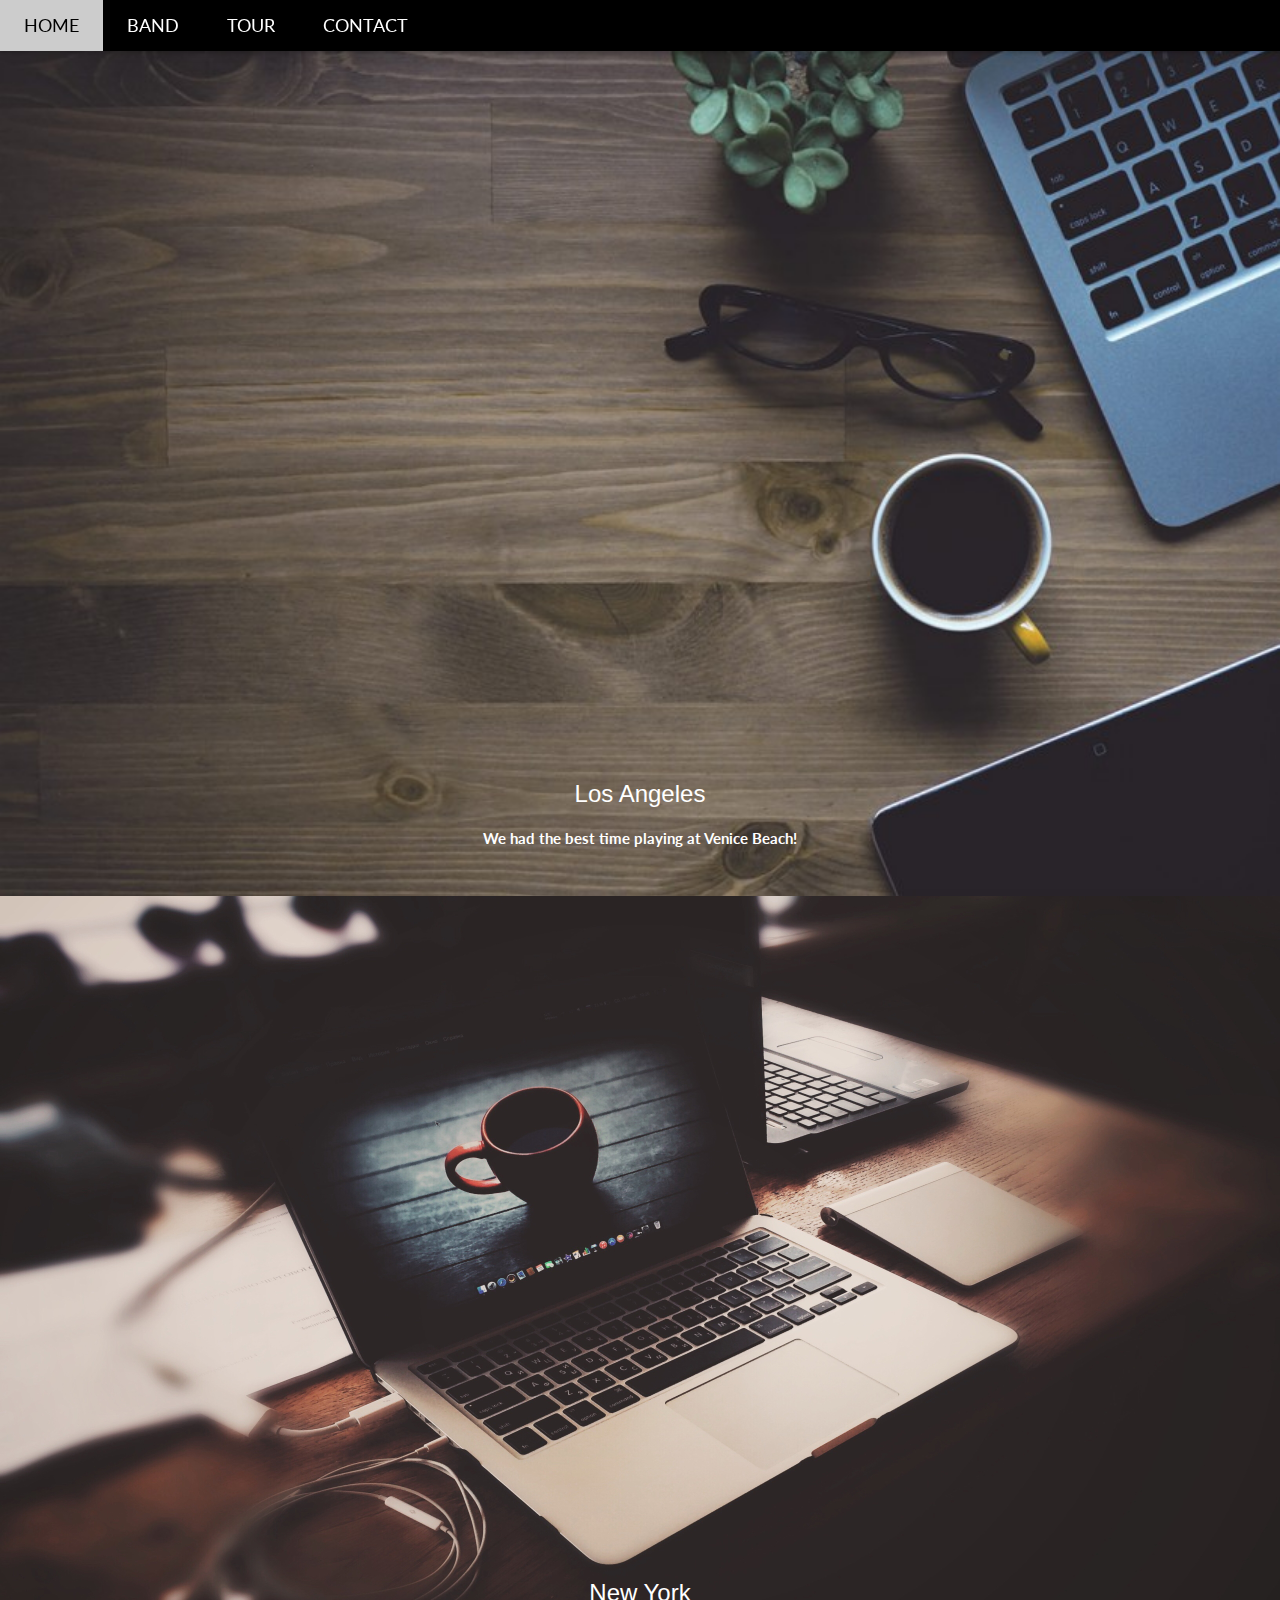
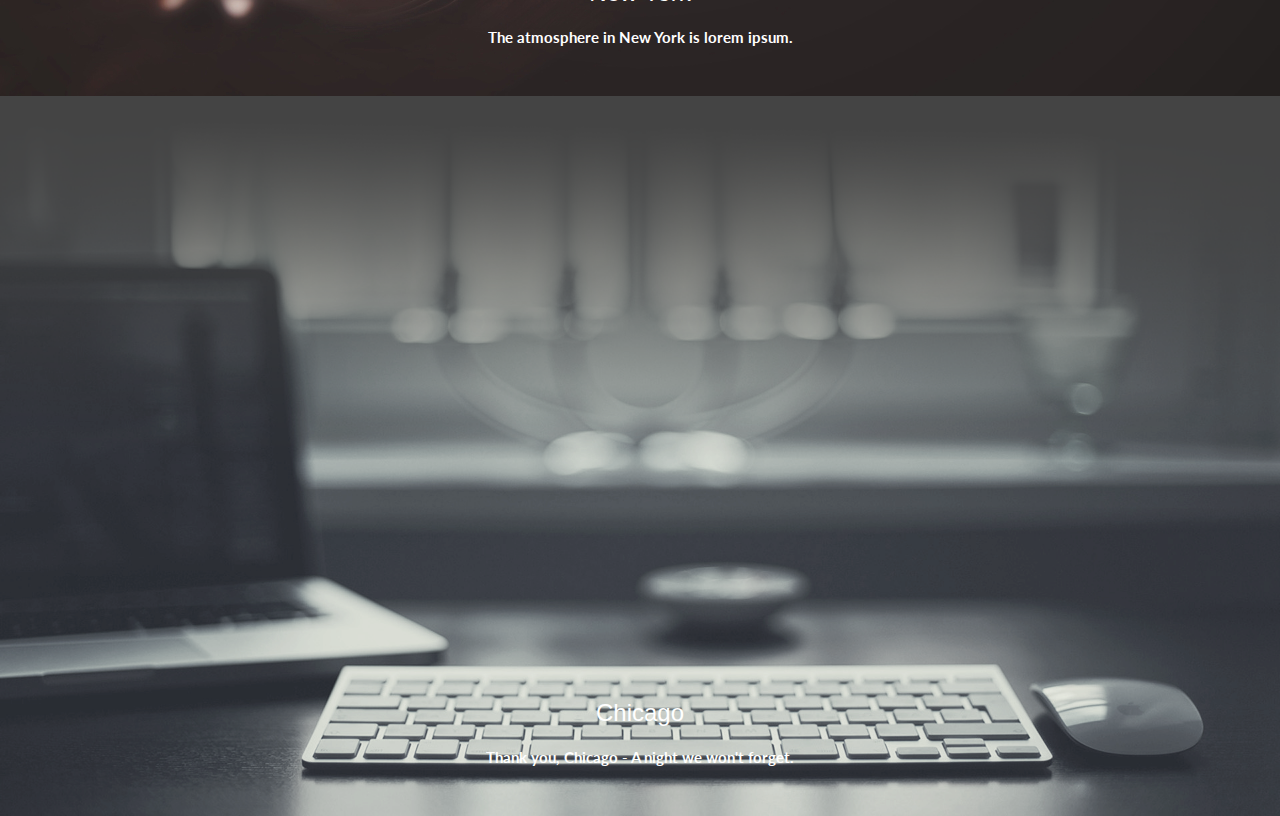
==== commit 716b373f: "Add files via upload" ====
--- a/index.html
+++ b/index.html
@@ -8,6 +8,7 @@
 <link rel="stylesheet" href="https://cdnjs.cloudflare.com/ajax/libs/font-awesome/4.7.0/css/font-awesome.min.css">
 <style>
 body {font-family: "Lato", sans-serif}
+
 </style>
 <body>
 
@@ -31,43 +32,33 @@
     <li><a class="w3-padding-large" href="#">MERCH</a></li>
   </ul>
 </div>
+<div class="w3-content" style="max-width:2000px;margin-top:46px">
 
-<h1>udfhsuhdfudchsjkdfsjcfsjkcfhsjkchsjhsjdhsjbhssdchsjdch</h1>
-<h1>udfhsuhdfudchsjkdfsjcfsjkcfhsjkchsjhsjdhsjbhssdchsjdch</h1>
-<h1>udfhsuhdfudchsjkdfsjcfsjkcfhsjkchsjhsjdhsjbhssdchsjdch</h1>
-<h1>udfhsuhdfudchsjkdfsjcfsjkcfhsjkchsjhsjdhsjbhssdchsjdch</h1>
-<h1>udfhsuhdfudchsjkdfsjcfsjkcfhsjkchsjhsjdhsjbhssdchsjdch</h1>
-<h1>udfhsuhdfudchsjkdfsjcfsjkcfhsjkchsjhsjdhsjbhssdchsjdch</h1>
-<h1>udfhsuhdfudchsjkdfsjcfsjkcfhsjkchsjhsjdhsjbhssdchsjdch</h1>
-<h1>udfhsuhdfudchsjkdfsjcfsjkcfhsjkchsjhsjdhsjbhssdchsjdch</h1>
-<h1>udfhsuhdfudchsjkdfsjcfsjkcfhsjkchsjhsjdhsjbhssdchsjdch</h1>
-<h1>udfhsuhdfudchsjkdfsjcfsjkcfhsjkchsjhsjdhsjbhssdchsjdch</h1>
-<h1>udfhsuhdfudchsjkdfsjcfsjkcfhsjkchsjhsjdhsjbhssdchsjdch</h1>
-<h1>udfhsuhdfudchsjkdfsjcfsjkcfhsjkchsjhsjdhsjbhssdchsjdch</h1>
-<h1>udfhsuhdfudchsjkdfsjcfsjkcfhsjkchsjhsjdhsjbhssdchsjdch</h1>
-<h1>udfhsuhdfudchsjkdfsjcfsjkcfhsjkchsjhsjdhsjbhssdchsjdch</h1>
-<h1>udfhsuhdfudchsjkdfsjcfsjkcfhsjkchsjhsjdhsjbhssdchsjdch</h1>
-<h1>udfhsuhdfudchsjkdfsjcfsjkcfhsjkchsjhsjdhsjbhssdchsjdch</h1>
-<h1>udfhsuhdfudchsjkdfsjcfsjkcfhsjkchsjhsjdhsjbhssdchsjdch</h1>
-<h1>udfhsuhdfudchsjkdfsjcfsjkcfhsjkchsjhsjdhsjbhssdchsjdch</h1>
-<h1>udfhsuhdfudchsjkdfsjcfsjkcfhsjkchsjhsjdhsjbhssdchsjdch</h1>
-<h1>udfhsuhdfudchsjkdfsjcfsjkcfhsjkchsjhsjdhsjbhssdchsjdch</h1>
-<h1>udfhsuhdfudchsjkdfsjcfsjkcfhsjkchsjhsjdhsjbhssdchsjdch</h1>
-<h1>udfhsuhdfudchsjkdfsjcfsjkcfhsjkchsjhsjdhsjbhssdchsjdch</h1>
-<h1>udfhsuhdfudchsjkdfsjcfsjkcfhsjkchsjhsjdhsjbhssdchsjdch</h1>
-<h1>udfhsuhdfudchsjkdfsjcfsjkcfhsjkchsjhsjdhsjbhssdchsjdch</h1>
-<h1>udfhsuhdfudchsjkdfsjcfsjkcfhsjkchsjhsjdhsjbhssdchsjdch</h1>
-<h1>udfhsuhdfudchsjkdfsjcfsjkcfhsjkchsjhsjdhsjbhssdchsjdch</h1>
-<h1>udfhsuhdfudchsjkdfsjcfsjkcfhsjkchsjhsjdhsjbhssdchsjdch</h1>
-<h1>udfhsuhdfudchsjkdfsjcfsjkcfhsjkchsjhsjdhsjbhssdchsjdch</h1>
-<h1>udfhsuhdfudchsjkdfsjcfsjkcfhsjkchsjhsjdhsjbhssdchsjdch</h1>
-<h1>udfhsuhdfudchsjkdfsjcfsjkcfhsjkchsjhsjdhsjbhssdchsjdch</h1>
-<h1>udfhsuhdfudchsjkdfsjcfsjkcfhsjkchsjhsjdhsjbhssdchsjdch</h1>
-<h1>udfhsuhdfudchsjkdfsjcfsjkcfhsjkchsjhsjdhsjbhssdchsjdch</h1>
-<h1>udfhsuhdfudchsjkdfsjcfsjkcfhsjkchsjhsjdhsjbhssdchsjdch</h1>
-<h1>udfhsuhdfudchsjkdfsjcfsjkcfhsjkchsjhsjdhsjbhssdchsjdch</h1>
+  <!-- Automatic Slideshow Images -->
+  <div class="w3-display-container w3-center">
+    <img src="1.jpg" style="width:100%">
+    <div class="w3-display-bottommiddle w3-container w3-text-white w3-padding-32 w3-hide-small">
+      <h3>Los Angeles</h3>
+      <p><b>We had the best time playing at Venice Beach!</b></p>   
+    </div>
+  </div>
+  <div class="w3-display-container w3-center">
+    <img src="2.jpg" style="width:100%">
+    <div class="w3-display-bottommiddle w3-container w3-text-white w3-padding-32 w3-hide-small">
+      <h3>New York</h3>
+      <p><b>The atmosphere in New York is lorem ipsum.</b></p>    
+    </div>
+  </div>
+  <div class="w3-display-container w3-center">
+    <img src="3.jpg" style="width:100%">
+    <div class="w3-display-bottommiddle w3-container w3-text-white w3-padding-32 w3-hide-small">
+      <h3>Chicago</h3>
+      <p><b>Thank you, Chicago - A night we won't forget.</b></p>    
+    </div>
+  </div>
 
 
+</div>
 
 </body>
 </html>
--- a/style.css
+++ b/style.css
@@ -34,7 +34,7 @@
 h1,h2,h3,h4,h5,h6{font-weight:400;margin:10px 0}.w3-wide{letter-spacing:4px}
 h1 a,h2 a,h3 a,h4 a,h5 a,h6 a{font-weight:inherit}
 hr{border:0;border-top:1px solid #eee;margin:20px 0}
-img{margin-bottom:-5px}a{color:inherit}
+img{margin-bottom:-6px}a{color:inherit}
 .w3-image{max-width:100%;height:auto}
 .w3-table,.w3-table-all{border-collapse:collapse;border-spacing:0;width:100%;display:table}
 .w3-table-all{border:1px solid #ccc}
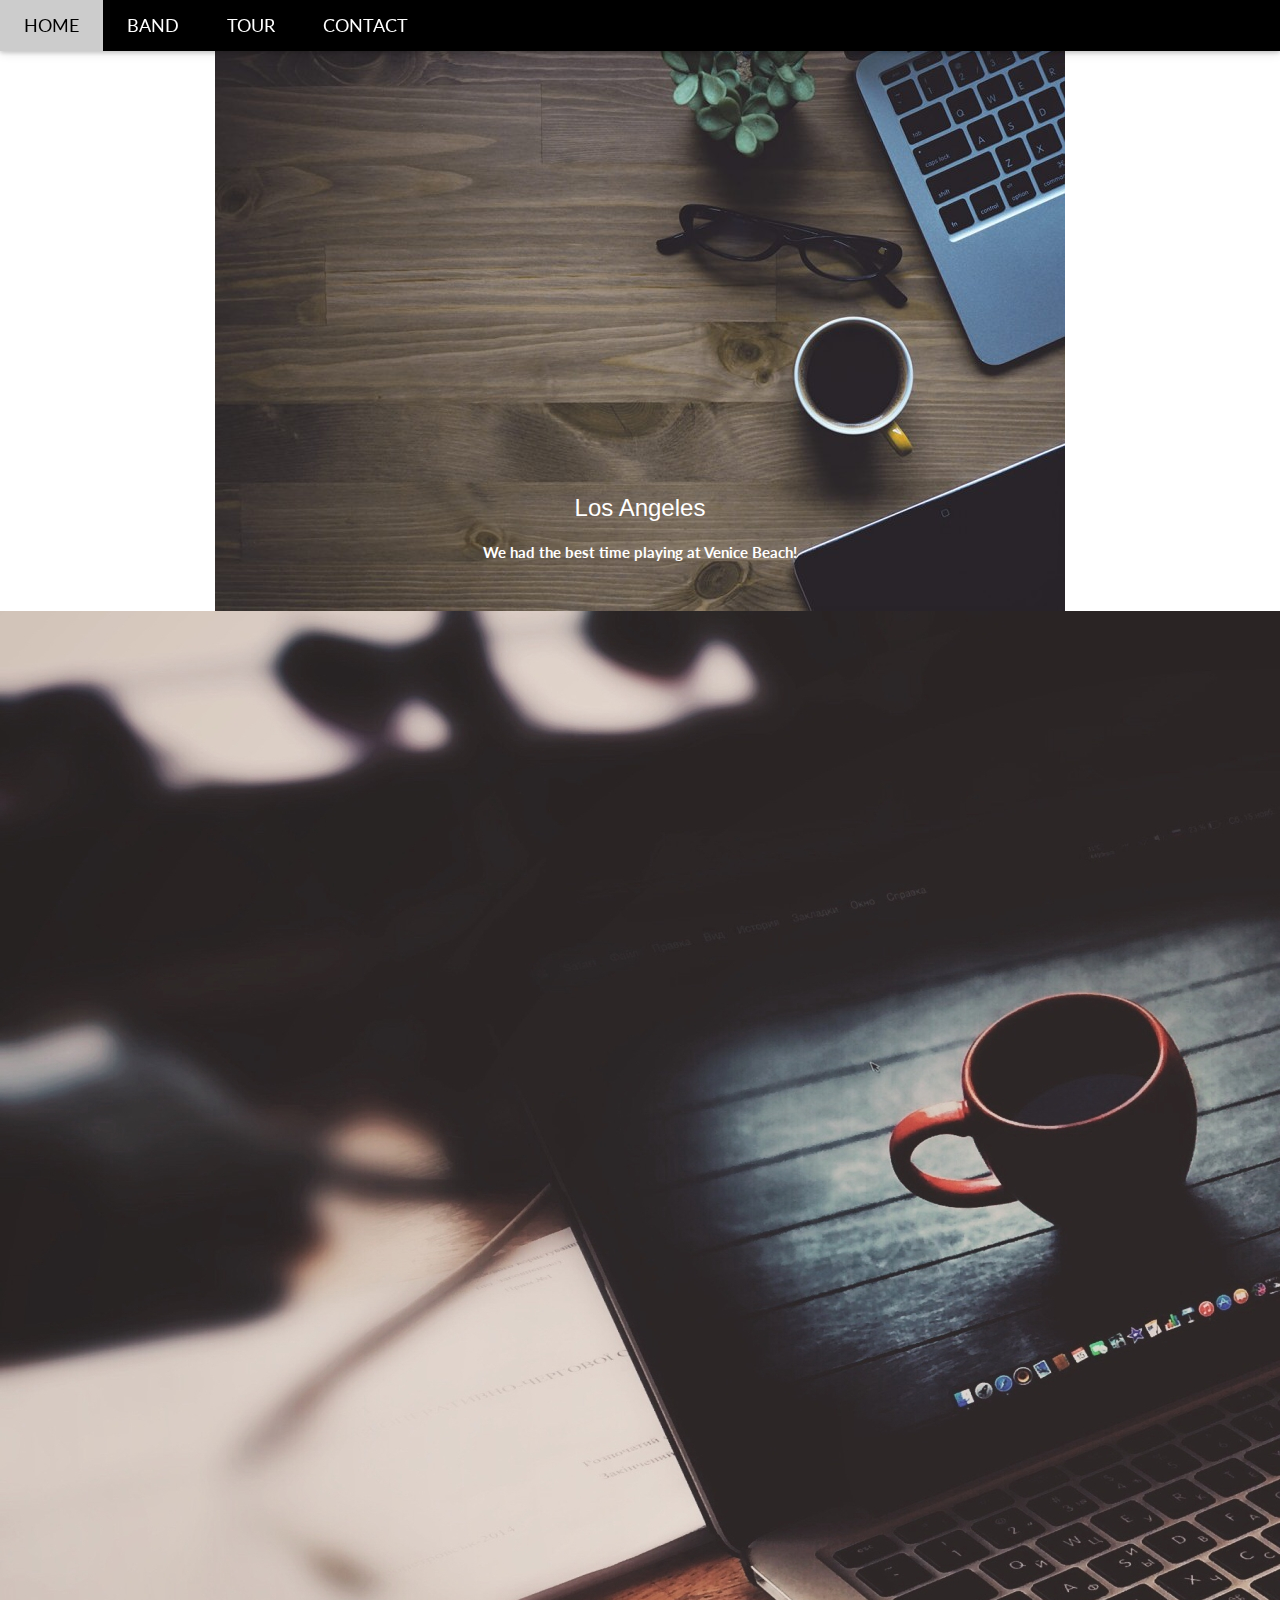
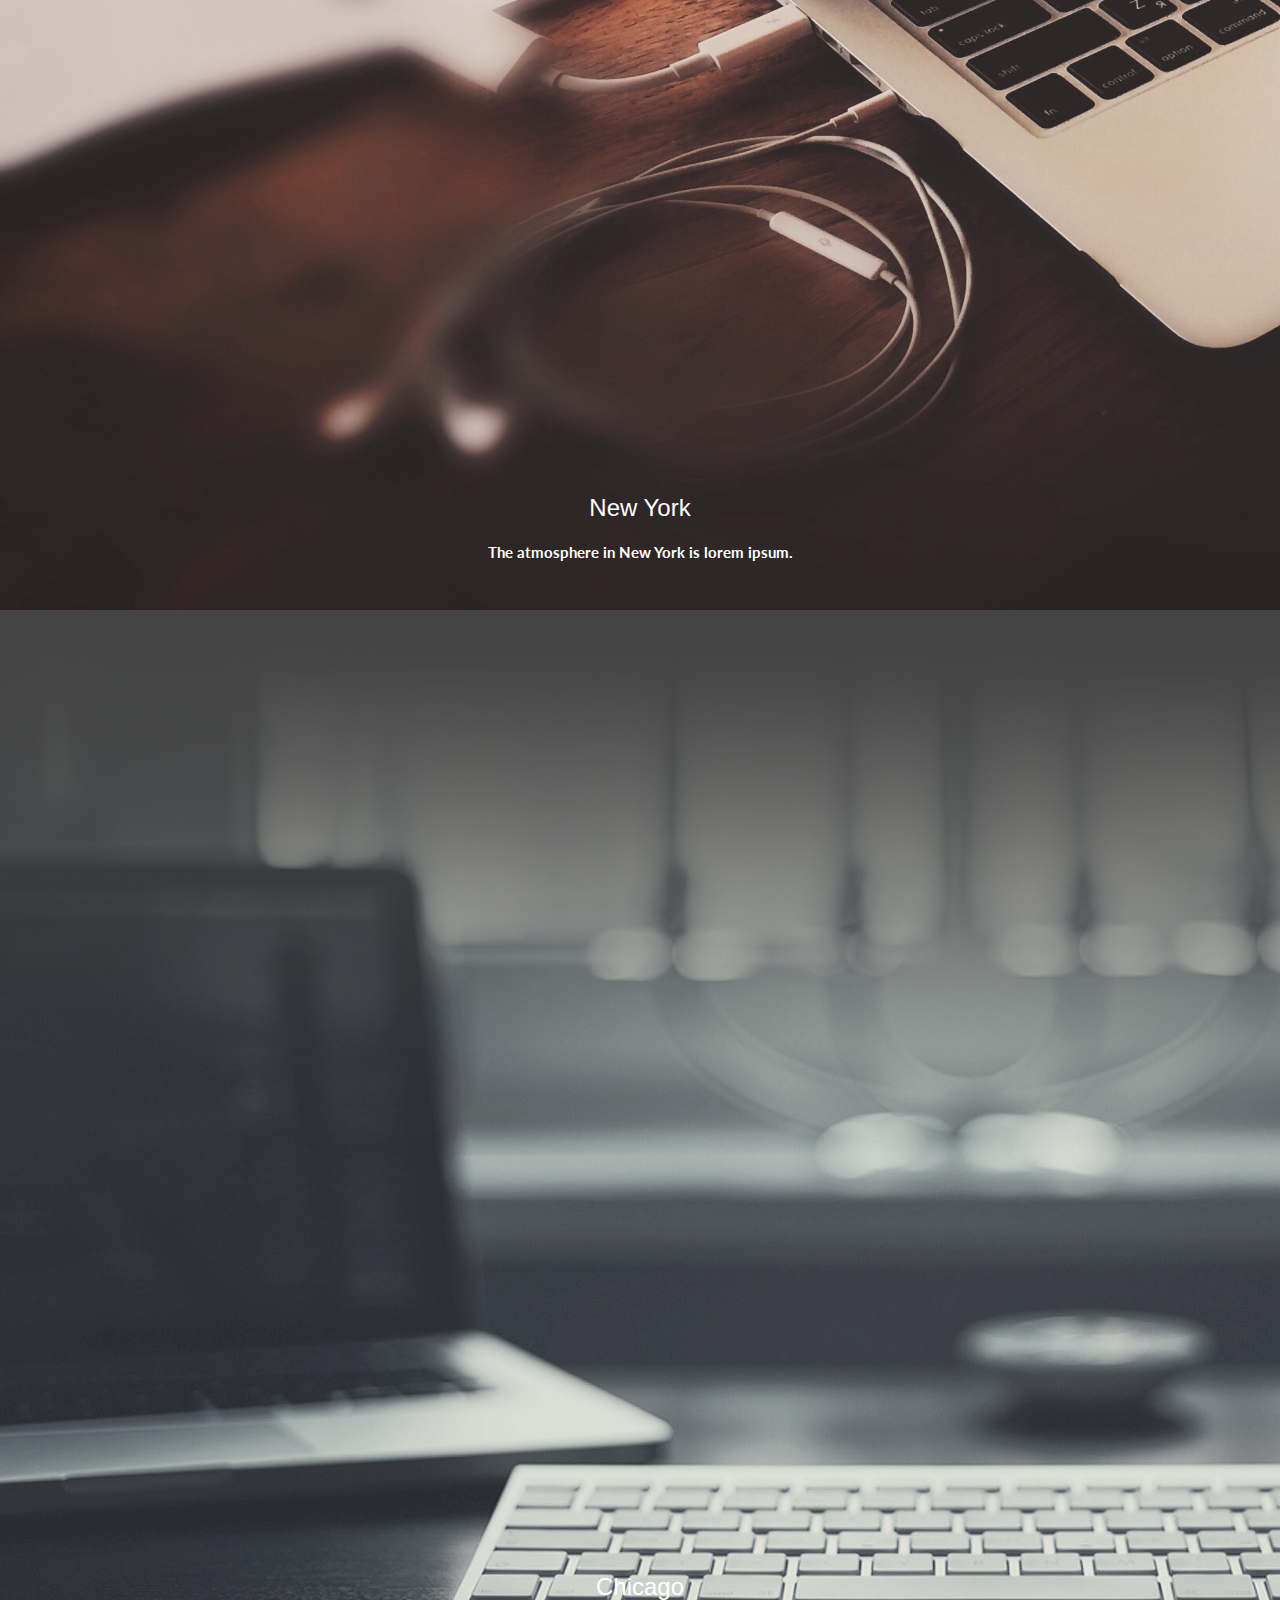
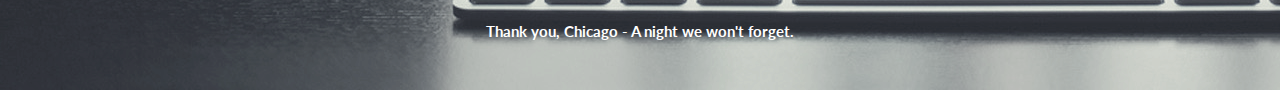
==== commit 65100890: "Add files via upload" ====
--- a/index.html
+++ b/index.html
@@ -36,21 +36,21 @@
 
   <!-- Automatic Slideshow Images -->
   <div class="w3-display-container w3-center">
-    <img src="1.jpg" style="width:100%">
+    <img src="1.jpg" style="height:100%">
     <div class="w3-display-bottommiddle w3-container w3-text-white w3-padding-32 w3-hide-small">
       <h3>Los Angeles</h3>
       <p><b>We had the best time playing at Venice Beach!</b></p>   
     </div>
   </div>
   <div class="w3-display-container w3-center">
-    <img src="2.jpg" style="width:100%">
+    <img src="2.jpg" style="height:100%">
     <div class="w3-display-bottommiddle w3-container w3-text-white w3-padding-32 w3-hide-small">
       <h3>New York</h3>
       <p><b>The atmosphere in New York is lorem ipsum.</b></p>    
     </div>
   </div>
   <div class="w3-display-container w3-center">
-    <img src="3.jpg" style="width:100%">
+    <img src="3.jpg" style="height:100%">
     <div class="w3-display-bottommiddle w3-container w3-text-white w3-padding-32 w3-hide-small">
       <h3>Chicago</h3>
       <p><b>Thank you, Chicago - A night we won't forget.</b></p>    
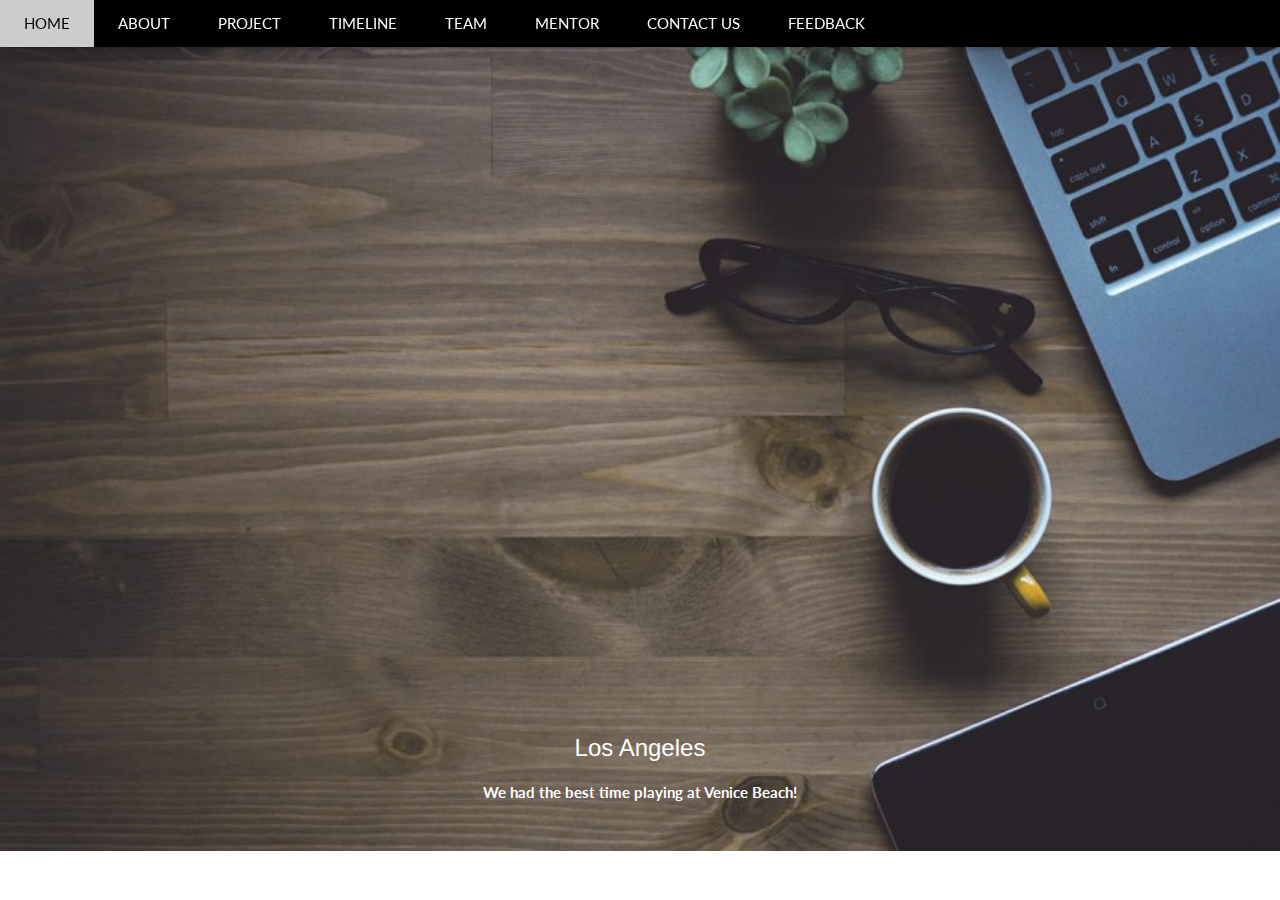
==== commit d60f8e70: "Add files via upload" ====
--- a/index.html
+++ b/index.html
@@ -8,57 +8,61 @@
 <link rel="stylesheet" href="https://cdnjs.cloudflare.com/ajax/libs/font-awesome/4.7.0/css/font-awesome.min.css">
 <style>
 body {font-family: "Lato", sans-serif}
-
+.mySlides {display: none}
 </style>
 <body>
 
 <!-- Navbar -->
 <div class="w3-top">
 <ul class="w3-navbar w3-black w3-card-2 w3-left-align">
-  <li class="w3-large"><a href="#" class="w3-padding-large">HOME</a></li>
-  <li class="w3-large"><a href="#band" class="w3-padding-large">BAND</a></li>
-  <li class="w3-large"><a href="#tour" class="w3-padding-large">TOUR</a></li>
-  <li class="w3-large"><a href="#contact" class="w3-padding-large">CONTACT</a></li>
+  <li class="w3-hide-medium w3-hide-large w3-opennav w3-right">
+      <a class="w3-padding-large" href="javascript:void(0)" onclick="myFunction()" title="Toggle Navigation Menu"><i class="fa fa-bars"></i></a>
+  </li>
+  <li class="w3-hide-small"><a href="#" class="w3-padding-large">HOME</a></li>
+  <li class="w3-hide-small"><a href="#band" class="w3-padding-large">ABOUT</a></li>
+  <li class="w3-hide-small"><a href="#tour" class="w3-padding-large">PROJECT</a></li>
+  <li class="w3-hide-small"><a href="#contact" class="w3-padding-large">TIMELINE</a></li>
+  <li class="w3-hide-small"><a href="#contact" class="w3-padding-large">TEAM</a></li>
+  <li class="w3-hide-small"><a href="#contact" class="w3-padding-large">MENTOR</a></li>
+  <li class="w3-hide-small"><a href="#contact" class="w3-padding-large">CONTACT US</a></li>
+  <li class="w3-hide-small"><a href="#contact" class="w3-padding-large">FEEDBACK</a></li>
 </ul>
 </div>
 
 <!-- Navbar on small screens -->
 <div id="navDemo" class="w3-hide w3-hide-large w3-hide-medium w3-top" style="margin-top:46px">
   <ul class="w3-navbar w3-left-align w3-black">
-	<li><a class="w3-padding-large" href="#">HOME</a></li>
-    <li><a class="w3-padding-large" href="#band">BAND</a></li>
-    <li><a class="w3-padding-large" href="#tour">TOUR</a></li>
-    <li><a class="w3-padding-large" href="#contact">CONTACT</a></li>
-    <li><a class="w3-padding-large" href="#">MERCH</a></li>
+    <li><a class="w3-padding-large" href="#">HOME</a></li>
+    <li><a class="w3-padding-large" href="#band">ABOUT</a></li>
+    <li><a class="w3-padding-large" href="#band">PROJECT</a></li>
+    <li><a class="w3-padding-large" href="#band">TIMELINE</a></li>
+    <li><a class="w3-padding-large" href="#band">TEAM</a></li>
+    <li><a class="w3-padding-large" href="#band">MENTOR</a></li>
+    <li><a class="w3-padding-large" href="#band">CONTACT US</a></li>
+    <li><a class="w3-padding-large" href="#band">FEEDBACK</a></li>
   </ul>
 </div>
-<div class="w3-content" style="max-width:2000px;margin-top:46px">
 
-  <!-- Automatic Slideshow Images -->
+
   <div class="w3-display-container w3-center">
-    <img src="1.jpg" style="height:100%">
+    <img src="1.jpg" style="width:100%;height:auto;">
     <div class="w3-display-bottommiddle w3-container w3-text-white w3-padding-32 w3-hide-small">
       <h3>Los Angeles</h3>
       <p><b>We had the best time playing at Venice Beach!</b></p>   
     </div>
   </div>
-  <div class="w3-display-container w3-center">
-    <img src="2.jpg" style="height:100%">
-    <div class="w3-display-bottommiddle w3-container w3-text-white w3-padding-32 w3-hide-small">
-      <h3>New York</h3>
-      <p><b>The atmosphere in New York is lorem ipsum.</b></p>    
-    </div>
-  </div>
-  <div class="w3-display-container w3-center">
-    <img src="3.jpg" style="height:100%">
-    <div class="w3-display-bottommiddle w3-container w3-text-white w3-padding-32 w3-hide-small">
-      <h3>Chicago</h3>
-      <p><b>Thank you, Chicago - A night we won't forget.</b></p>    
-    </div>
-  </div>
 
 
-</div>
+<script>
+function myFunction() {
+    var x = document.getElementById("navDemo");
+    if (x.className.indexOf("w3-show") == -1) {
+        x.className += " w3-show";
+    } else { 
+        x.className = x.className.replace(" w3-show", "");
+    }
+}
+</script>
 
 </body>
 </html>
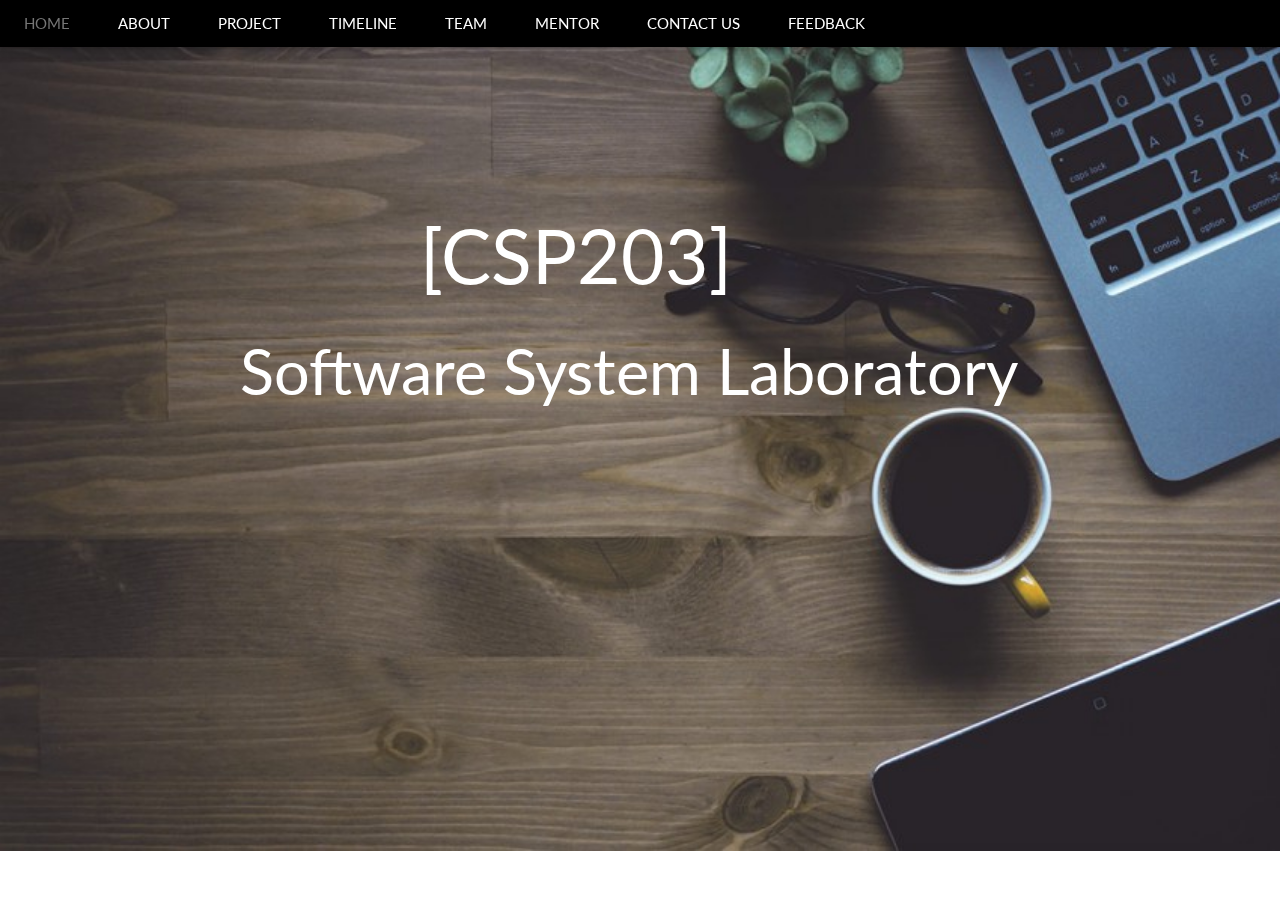
==== commit 25206cac: "Add files via upload" ====
--- a/index.html
+++ b/index.html
@@ -18,7 +18,7 @@
   <li class="w3-hide-medium w3-hide-large w3-opennav w3-right">
       <a class="w3-padding-large" href="javascript:void(0)" onclick="myFunction()" title="Toggle Navigation Menu"><i class="fa fa-bars"></i></a>
   </li>
-  <li class="w3-hide-small"><a href="#" class="w3-padding-large">HOME</a></li>
+   <li><a href="#" class="w3-hover-none w3-hover-text-grey w3-padding-large">HOME</a></li>
   <li class="w3-hide-small"><a href="#band" class="w3-padding-large">ABOUT</a></li>
   <li class="w3-hide-small"><a href="#tour" class="w3-padding-large">PROJECT</a></li>
   <li class="w3-hide-small"><a href="#contact" class="w3-padding-large">TIMELINE</a></li>
@@ -32,7 +32,8 @@
 <!-- Navbar on small screens -->
 <div id="navDemo" class="w3-hide w3-hide-large w3-hide-medium w3-top" style="margin-top:46px">
   <ul class="w3-navbar w3-left-align w3-black">
-    <li><a class="w3-padding-large" href="#">HOME</a></li>
+  <!--  <li><a class="w3-padding-small" href="#">HOME</a></li> -->
+   <!-- <li><a class="w3-padding-small" href="#band">HOME</a></li>-->
     <li><a class="w3-padding-large" href="#band">ABOUT</a></li>
     <li><a class="w3-padding-large" href="#band">PROJECT</a></li>
     <li><a class="w3-padding-large" href="#band">TIMELINE</a></li>
@@ -45,12 +46,20 @@
 
 
   <div class="w3-display-container w3-center">
-    <img src="1.jpg" style="width:100%;height:auto;">
-    <div class="w3-display-bottommiddle w3-container w3-text-white w3-padding-32 w3-hide-small">
-      <h3>Los Angeles</h3>
-      <p><b>We had the best time playing at Venice Beach!</b></p>   
+    <img src="1.jpg" style="height:auto;width:100%;">
+    <div class="w3-display-topmiddle1 w3-container w3-text-white w3-padding-32 change1">  
+      <a href="http://10.1.0.78/mediawiki/index.php/CSP203_-_Software_Systems_Lab" style="text-decoration:none" target="_blank"><p style="font-size:500%;">[CSP203]</p></a>
     </div>
+    <br><br><br><br>
+    
+    <div class="w3-display-topmiddle2 w3-container w3-text-white w3-padding-32 change2">  
+     <p style="font-size:420%;">Software System Laboratory</p>
+    </div>
+   
   </div>
+
+
+
 
 
 <script>
--- a/style.css
+++ b/style.css
@@ -347,3 +347,12 @@
 .w3-border-dark-grey,.w3-hover-border-dark-grey:hover,.w3-border-dark-gray,.w3-hover-border-dark-gray:hover{border-color:#616161!important}
 .w3-border-pale-red,.w3-hover-border-pale-red:hover{border-color:#ffe7e7!important}.w3-border-pale-green,.w3-hover-border-pale-green:hover{border-color:#e7ffe7!important}
 .w3-border-pale-yellow,.w3-hover-border-pale-yellow:hover{border-color:#ffffcc!important}.w3-border-pale-blue,.w3-hover-border-pale-blue:hover{border-color:#e7ffff!important}
+
+
+@media only screen and (max-width: 400px) {
+ .change1 { font-size:40%; }
+ .change2 { font-size:35%; position:absolute;left:20px;top:35%;transform:translate(-15%,0%);-ms-transform:translate(-15%,0%)	}
+}
+
+.w3-display-topmiddle1{position:absolute;left:45%;top:10%;transform:translate(-50%,0%);-ms-transform:translate(-50%,0%)}
+.w3-display-topmiddle2{position:absolute;left:17.5%;top:25%;}
